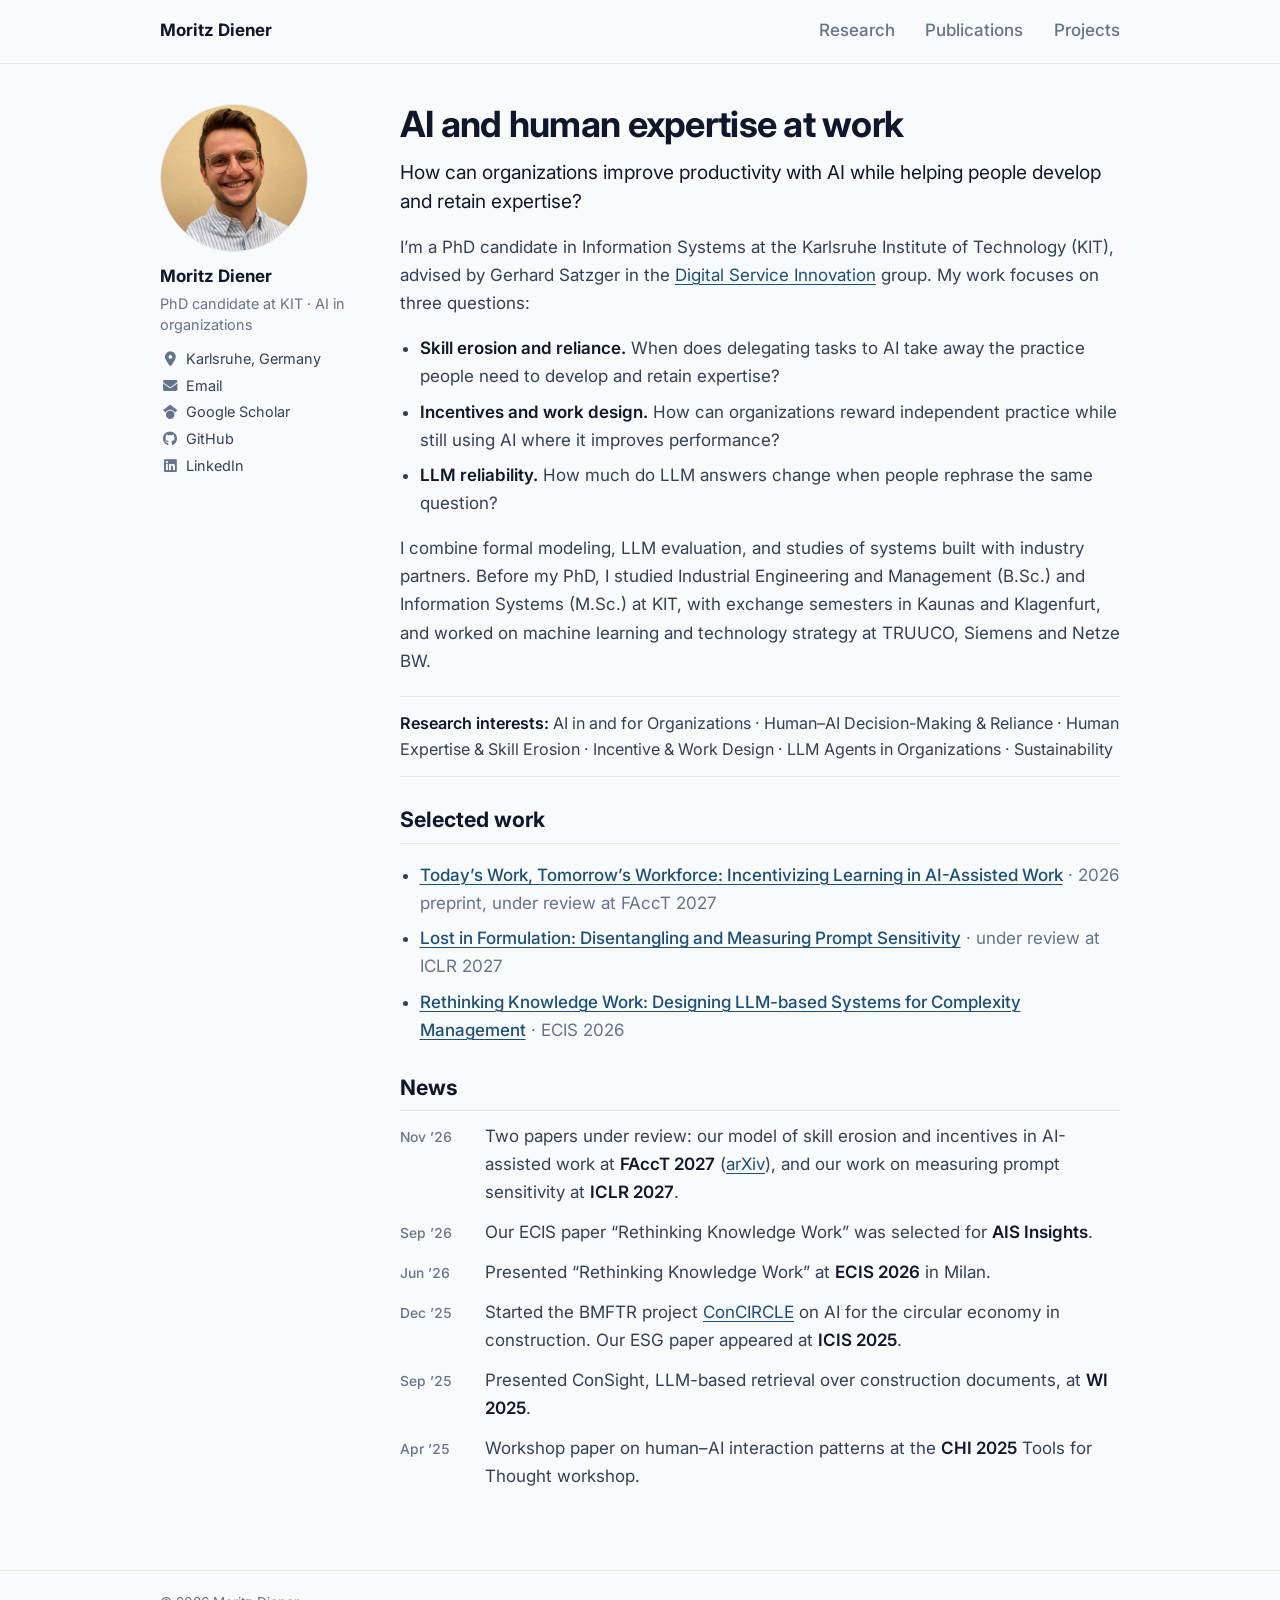
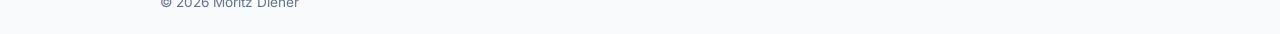
==== index.html @ 43b5eff8 "Add research interests to About page Co-Authored-By: Claude Opus 5.5 <noreply@anthropic.com>" ====
<!doctype html>
<html lang="en">
  <head>
    <meta charset="UTF-8" />
    <meta name="viewport" content="width=device-width, initial-scale=1.0" />
    <title>Moritz Diener</title>
    <meta name="description" content="Moritz Diener, PhD candidate at KIT, researches how organizations can improve productivity with AI while helping people develop and retain expertise." />
    <link rel="preconnect" href="https://fonts.googleapis.com" />
    <link rel="preconnect" href="https://fonts.gstatic.com" crossorigin />
    <link rel="stylesheet" href="https://fonts.googleapis.com/css2?family=Inter:wght@400;500;600;700&amp;display=swap" />
    <link rel="stylesheet" href="https://cdnjs.cloudflare.com/ajax/libs/font-awesome/6.5.2/css/all.min.css" />
    <link rel="stylesheet" href="/styles.css" />
  </head>
  <body>
    <a class="skip-link" href="#main-content">Skip to content</a>
    <header class="masthead">
      <nav aria-label="Main">
        <a class="site-title" aria-current="page" href="/">Moritz Diener</a>
        <a href="/research.html">Research</a>
        <a href="/publications.html">Publications</a>
        <a href="/projects.html">Projects</a>
      </nav>
    </header>

    <div class="wrapper">
      <aside class="sidebar">
        <div class="author__avatar">
          <img src="/assets/moritz-diener.jpeg" alt="Moritz Diener" />
        </div>
        <div>
          <p class="author__name">Moritz Diener</p>
          <p class="author__bio">PhD candidate at KIT · AI in organizations</p>
        </div>
        <ul class="author__urls">
          <li class="wide-only"><i class="fa-solid fa-location-dot" aria-hidden="true"></i>Karlsruhe, Germany</li>
          <li><a href="mailto:moritz.diener@kit.edu"><i class="fa-solid fa-envelope" aria-hidden="true"></i>Email</a></li>
          <li><a href="https://scholar.google.com/citations?user=kDARuU4AAAAJ"><i class="fa-brands fa-google-scholar" aria-hidden="true"></i>Google Scholar</a></li>
          <li><a href="https://github.com/Moritz-MD"><i class="fa-brands fa-github" aria-hidden="true"></i>GitHub</a></li>
          <li><a href="https://www.linkedin.com/in/moritz-diener-221980211/"><i class="fa-brands fa-linkedin" aria-hidden="true"></i>LinkedIn</a></li>
        </ul>
      </aside>

      <main class="page" id="main-content" tabindex="-1">
        <h1>AI and human expertise at work</h1>
        <p class="lead">
          How can organizations improve productivity with AI while helping people
          develop and retain expertise?
        </p>
        <p>
          I’m a PhD candidate in Information Systems at the Karlsruhe Institute of
          Technology (KIT), advised by Gerhard Satzger in the
          <a href="https://dsi.win.kit.edu/">Digital Service Innovation</a> group.
          My work focuses on three questions:
        </p>
        <ul class="themes">
          <li><b>Skill erosion and reliance.</b> When does delegating tasks to AI take away the practice people need to develop and retain expertise?</li>
          <li><b>Incentives and work design.</b> How can organizations reward independent practice while still using AI where it improves performance?</li>
          <li><b>LLM reliability.</b> How much do LLM answers change when people rephrase the same question?</li>
        </ul>
        <p>
          I combine formal modeling, LLM evaluation, and studies of systems built with
          industry partners. Before my PhD, I studied Industrial Engineering and
          Management (B.Sc.) and Information Systems (M.Sc.) at KIT, with exchange
          semesters in Kaunas and Klagenfurt, and worked on machine learning and
          technology strategy at TRUUCO, Siemens and Netze BW.
        </p>

        <p class="interests">
          <b>Research interests:</b> AI in and for Organizations · Human–AI
          Decision-Making &amp; Reliance · Human Expertise &amp; Skill Erosion ·
          Incentive &amp; Work Design · LLM Agents in Organizations · Sustainability
        </p>

        <h2>Selected work</h2>
        <ul class="selected">
          <li><a href="/publications.html#facct">Today’s Work, Tomorrow’s Workforce: Incentivizing Learning in AI-Assisted Work</a> <span class="muted">· 2026 preprint, under review at FAccT 2027</span></li>
          <li><a href="/publications.html#iclr">Lost in Formulation: Disentangling and Measuring Prompt Sensitivity</a> <span class="muted">· under review at ICLR 2027</span></li>
          <li><a href="/publications.html#ecis">Rethinking Knowledge Work: Designing LLM-based Systems for Complexity Management</a> <span class="muted">· ECIS 2026</span></li>
        </ul>

        <h2>News</h2>
        <ul class="news">
          <li><time class="date" datetime="2026-11">Nov ’26</time><span>Two papers under review: our model of skill erosion and incentives in AI-assisted work at <b>FAccT 2027</b> (<a href="https://arxiv.org/abs/2611.06346">arXiv</a>), and our work on measuring prompt sensitivity at <b>ICLR 2027</b>.</span></li>
          <li><time class="date" datetime="2026-09">Sep ’26</time><span>Our ECIS paper “Rethinking Knowledge Work” was selected for <b>AIS Insights</b>.</span></li>
          <li><time class="date" datetime="2026-06">Jun ’26</time><span>Presented “Rethinking Knowledge Work” at <b>ECIS 2026</b> in Milan.</span></li>
          <li><time class="date" datetime="2025-12">Dec ’25</time><span>Started the BMFTR project <a href="/projects.html#concircle">ConCIRCLE</a> on AI for the circular economy in construction. Our ESG paper appeared at <b>ICIS 2025</b>.</span></li>
          <li><time class="date" datetime="2025-09">Sep ’25</time><span>Presented ConSight, LLM-based retrieval over construction documents, at <b>WI 2025</b>.</span></li>
          <li><time class="date" datetime="2025-04">Apr ’25</time><span>Workshop paper on human–AI interaction patterns at the <b>CHI 2025</b> Tools for Thought workshop.</span></li>
        </ul>
      </main>
    </div>

    <footer class="page__footer">
      <div>© 2026 Moritz Diener</div>
    </footer>
  </body>
</html>
---- styles.css ----
/* Sidebar layout after academicpages / Minimal Mistakes, with a flat slate palette. */

:root {
  --bg: #f8fafc;
  --text: #334155;
  --heading: #0f172a;
  --muted: #64748b;
  --border: #e2e8f0;
  --accent: #1d4f76;
  --accent-hover: #173b58;
  --sans: "Inter", -apple-system, BlinkMacSystemFont, "Segoe UI", Roboto, "Helvetica Neue", Arial, sans-serif;
  --masthead-height: 64px;
  --shell: 1024px;
  --gutter: clamp(16px, 3vw, 32px);
}

*,
*::before,
*::after {
  box-sizing: border-box;
}

html {
  font-size: 16px;
  scroll-behavior: smooth;
  scroll-padding-top: calc(var(--masthead-height) + 12px);
}

@media (min-width: 768px) {
  html {
    font-size: 17px;
  }
}

@media (prefers-reduced-motion: reduce) {
  html {
    scroll-behavior: auto;
  }
}

.skip-link {
  position: fixed;
  z-index: 30;
  top: 0.5rem;
  left: var(--gutter);
  padding: 0.4rem 0.7rem;
  background: var(--bg);
  transform: translateY(-200%);
}

.skip-link:focus {
  transform: none;
}

a:focus-visible {
  outline: 2px solid var(--accent);
  outline-offset: 3px;
}

main:focus {
  outline: none;
}

body {
  margin: 0;
  padding-top: var(--masthead-height);
  color: var(--text);
  background: var(--bg);
  font-family: var(--sans);
  line-height: 1.65;
  -webkit-font-smoothing: antialiased;
}

a {
  color: var(--accent);
  text-decoration: none;
}

a:hover {
  color: var(--accent-hover);
}

.page p a,
.page li a,
.news a {
  text-decoration: underline;
  text-underline-offset: 0.16em;
  text-decoration-thickness: 1px;
}

h1,
h2,
h3 {
  color: var(--heading);
  font-weight: 700;
  text-wrap: balance;
}

b {
  font-weight: 600;
  color: var(--heading);
}

.muted {
  color: var(--muted);
}

/* ---------------------------------------------------------------- masthead */
.masthead {
  position: fixed;
  top: 0;
  left: 0;
  right: 0;
  z-index: 20;
  background: var(--bg);
  border-bottom: 1px solid var(--border);
}

.masthead nav {
  max-width: var(--shell);
  margin: 0 auto;
  padding-inline: var(--gutter);
  height: calc(var(--masthead-height) - 1px);
  display: flex;
  align-items: center;
  gap: 1.8em;
}

.masthead a {
  color: var(--muted);
  font-weight: 500;
  white-space: nowrap;
  padding: 4px 0;
  border-bottom: 2px solid transparent;
}

.masthead a:hover {
  color: var(--heading);
}

.masthead .site-title {
  color: var(--heading);
  font-weight: 700;
  margin-right: auto;
}

.masthead a[aria-current="page"]:not(.site-title) {
  color: var(--heading);
  border-bottom-color: var(--accent);
}

/* ------------------------------------------------------------------ layout */
.wrapper {
  max-width: var(--shell);
  margin: 0 auto;
  padding: 40px var(--gutter) 4em;
  display: grid;
  grid-template-columns: 188px minmax(0, 1fr);
  gap: 52px;
}

.page {
  max-width: 720px;
  min-width: 0;
}

/* ----------------------------------------------------------------- sidebar */
.sidebar {
  position: sticky;
  top: calc(var(--masthead-height) + 40px);
  align-self: start;
  font-size: 0.85em;
  line-height: 1.5;
}

.author__avatar img {
  width: 100%;
  max-width: 148px;
  aspect-ratio: 1;
  object-fit: cover;
  border-radius: 50%;
  border: 1px solid var(--border);
  display: block;
}

.author__name {
  font-size: 1rem;
  font-weight: 700;
  color: var(--heading);
  margin: 12px 0 3px;
}

.author__bio {
  color: var(--muted);
  margin: 0 0 12px;
}

.author__urls {
  list-style: none;
  padding: 0;
  margin: 0;
}

.author__urls li {
  margin: 0 0 5px;
  white-space: nowrap;
}

.author__urls a {
  color: var(--text);
}

.author__urls a:hover {
  color: var(--accent);
}

.author__urls i {
  width: 1.4em;
  text-align: center;
  margin-right: 6px;
  color: var(--muted);
}

/* ----------------------------------------------------------------- content */
.page h1 {
  font-size: clamp(1.75rem, 1.45rem + 1vw, 2.125rem);
  line-height: 1.15;
  letter-spacing: -0.02em;
  margin: 0 0 0.75rem;
}

.page > h2 {
  font-size: 1.25rem;
  line-height: 1.3;
  margin: 1.75rem 0 0.65rem;
  padding-bottom: 0.4em;
  border-bottom: 1px solid var(--border);
}

.page p {
  margin: 0 0 0.9rem;
}

.page .lead {
  font-size: 1.125rem;
  line-height: 1.5;
  color: var(--heading);
  margin-bottom: 1rem;
}

.page ul {
  padding-left: 1.15rem;
}

.page li {
  margin-bottom: 0.5rem;
}

.themes li,
.selected li {
  margin-bottom: 0.45rem;
}

.selected a {
  font-weight: 500;
}

.news {
  list-style: none;
  margin: 0.5rem 0 0;
  padding: 0 !important;
}

.news li {
  display: grid;
  grid-template-columns: 4.25rem minmax(0, 1fr);
  column-gap: 0.75rem;
  align-items: baseline;
  margin-bottom: 0.7rem;
}

.news .date {
  color: var(--muted);
  font-size: 0.8125rem;
  font-weight: 500;
  font-variant-numeric: tabular-nums;
  white-space: nowrap;
}

.project {
  margin-top: 1.5rem;
}

.project + .project {
  margin-top: 1.75rem;
}

.project h2,
.project h3 {
  font-size: 1.125rem;
  line-height: 1.35;
  margin: 0 0 0.25rem;
}

.project h2 a,
.project h3 a {
  color: var(--heading);
  text-decoration: underline;
  text-underline-offset: 0.16em;
}

.project h2 a:hover,
.project h3 a:hover {
  color: var(--accent);
}

.project .kicker {
  color: var(--muted);
  font-size: 0.875rem;
  font-weight: 500;
  margin: 0 0 0.45rem;
}

/* Publications */
.pubs {
  list-style: none;
  margin: 0;
  padding: 0 !important;
}

.page .pub {
  margin: 0 0 1.1rem;
}

.pub p {
  margin: 0;
}

.pub .pub-title {
  font-size: 1rem;
  font-weight: 600;
  color: var(--heading);
  line-height: 1.4;
  margin: 0 0 0.2rem;
}

.pub .pub-authors,
.pub .pub-venue {
  font-size: 0.9rem;
  line-height: 1.45;
}

.pub .pub-venue {
  color: var(--muted);
  font-style: italic;
}

.pub .excerpt {
  font-size: 0.9rem;
  margin: 0.35rem 0 0;
}

.pub-links {
  display: flex;
  flex-wrap: wrap;
  gap: 12px;
  margin-top: 0.15rem;
}

.pub-links a {
  display: inline-flex;
  align-items: center;
  min-height: 28px;
  color: var(--accent);
  font-size: 0.875rem;
  font-weight: 500;
  text-decoration: underline;
  text-underline-offset: 0.16em;
}

.pub:target {
  box-shadow: -3px 0 0 var(--accent);
  padding-left: 0.75rem;
}

/* ------------------------------------------------------------------ footer */
.page__footer {
  border-top: 1px solid var(--border);
  color: var(--muted);
  font-size: 0.8em;
}

.page__footer div {
  max-width: var(--shell);
  margin: 0 auto;
  padding: 1.5em var(--gutter);
}

/* -------------------------------------------------------------- responsive */
@media (max-width: 899px) {
  :root {
    --shell: calc(720px + var(--gutter) + var(--gutter));
  }

  .wrapper {
    grid-template-columns: 1fr;
    gap: 24px;
    padding-top: 24px;
  }

  .sidebar {
    position: static;
    display: grid;
    grid-template-columns: 72px minmax(0, 1fr);
    column-gap: 16px;
    align-items: center;
    padding-bottom: 1.2em;
    border-bottom: 1px solid var(--border);
  }

  .author__name {
    margin: 0 0 2px;
  }

  .author__bio {
    margin: 0;
  }

  .author__urls {
    grid-column: 1 / -1;
    display: flex;
    flex-wrap: wrap;
    gap: 4px 18px;
    margin-top: 12px;
  }

  .author__urls li.wide-only {
    display: none;
  }
}

@media (max-width: 480px) {
  :root {
    --masthead-height: 80px;
  }

  .masthead nav {
    display: grid;
    grid-template-columns: max-content max-content 1fr;
    grid-template-rows: 36px 43px;
    gap: 0 20px;
    align-items: stretch;
    font-size: 0.875rem;
  }

  .masthead a {
    display: flex;
    align-items: center;
    justify-self: start;
    padding: 0;
  }

  .masthead .site-title {
    grid-column: 1 / -1;
  }

  .wrapper {
    padding-top: 16px;
    gap: 16px;
  }

  .sidebar {
    grid-template-columns: 48px minmax(0, 1fr);
    column-gap: 12px;
    padding-bottom: 0.6rem;
  }

  .author__name,
  .author__urls i {
    display: none;
  }

  .author__urls {
    gap: 0 12px;
    margin-top: 4px;
  }

  .author__urls li {
    margin: 0;
  }

  .author__urls a {
    display: inline-flex;
    align-items: center;
    min-height: 32px;
  }

  .news li {
    grid-template-columns: 1fr;
    gap: 2px;
    margin-bottom: 0.85rem;
  }

  .pub-links a {
    min-height: 36px;
  }
}

.page .interests {
  margin-top: 1.25rem;
  padding: 0.75rem 0;
  border-top: 1px solid var(--border);
  border-bottom: 1px solid var(--border);
  font-size: 0.95rem;
}
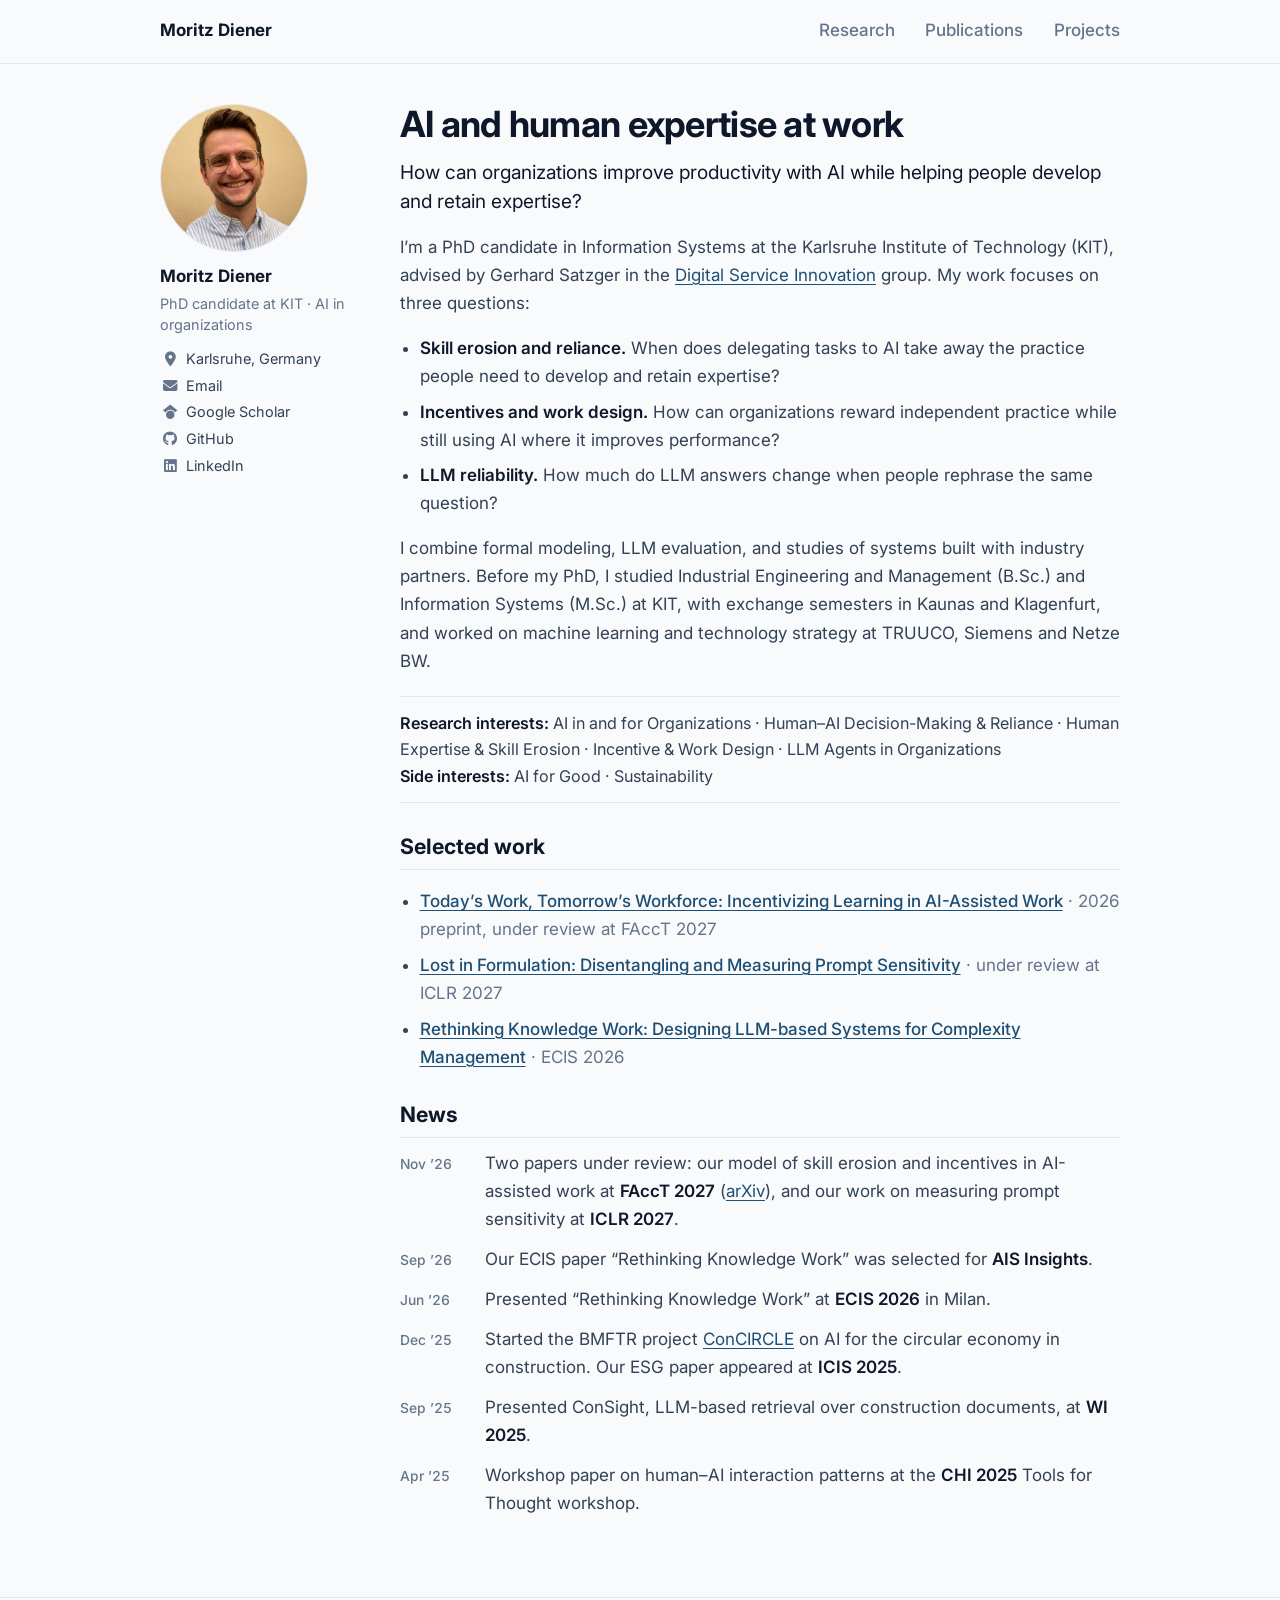
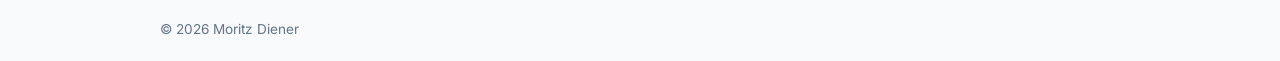
==== commit 3dc808ab: "Add side interests (AI for Good, Sustainability) Co-Authored-By: Claude Opus 5.5 <noreply@anthropic." ====
--- a/index.html
+++ b/index.html
@@ -68,7 +68,8 @@
         <p class="interests">
           <b>Research interests:</b> AI in and for Organizations · Human–AI
           Decision-Making &amp; Reliance · Human Expertise &amp; Skill Erosion ·
-          Incentive &amp; Work Design · LLM Agents in Organizations · Sustainability
+          Incentive &amp; Work Design · LLM Agents in Organizations<br />
+          <b>Side interests:</b> AI for Good · Sustainability
         </p>
 
         <h2>Selected work</h2>
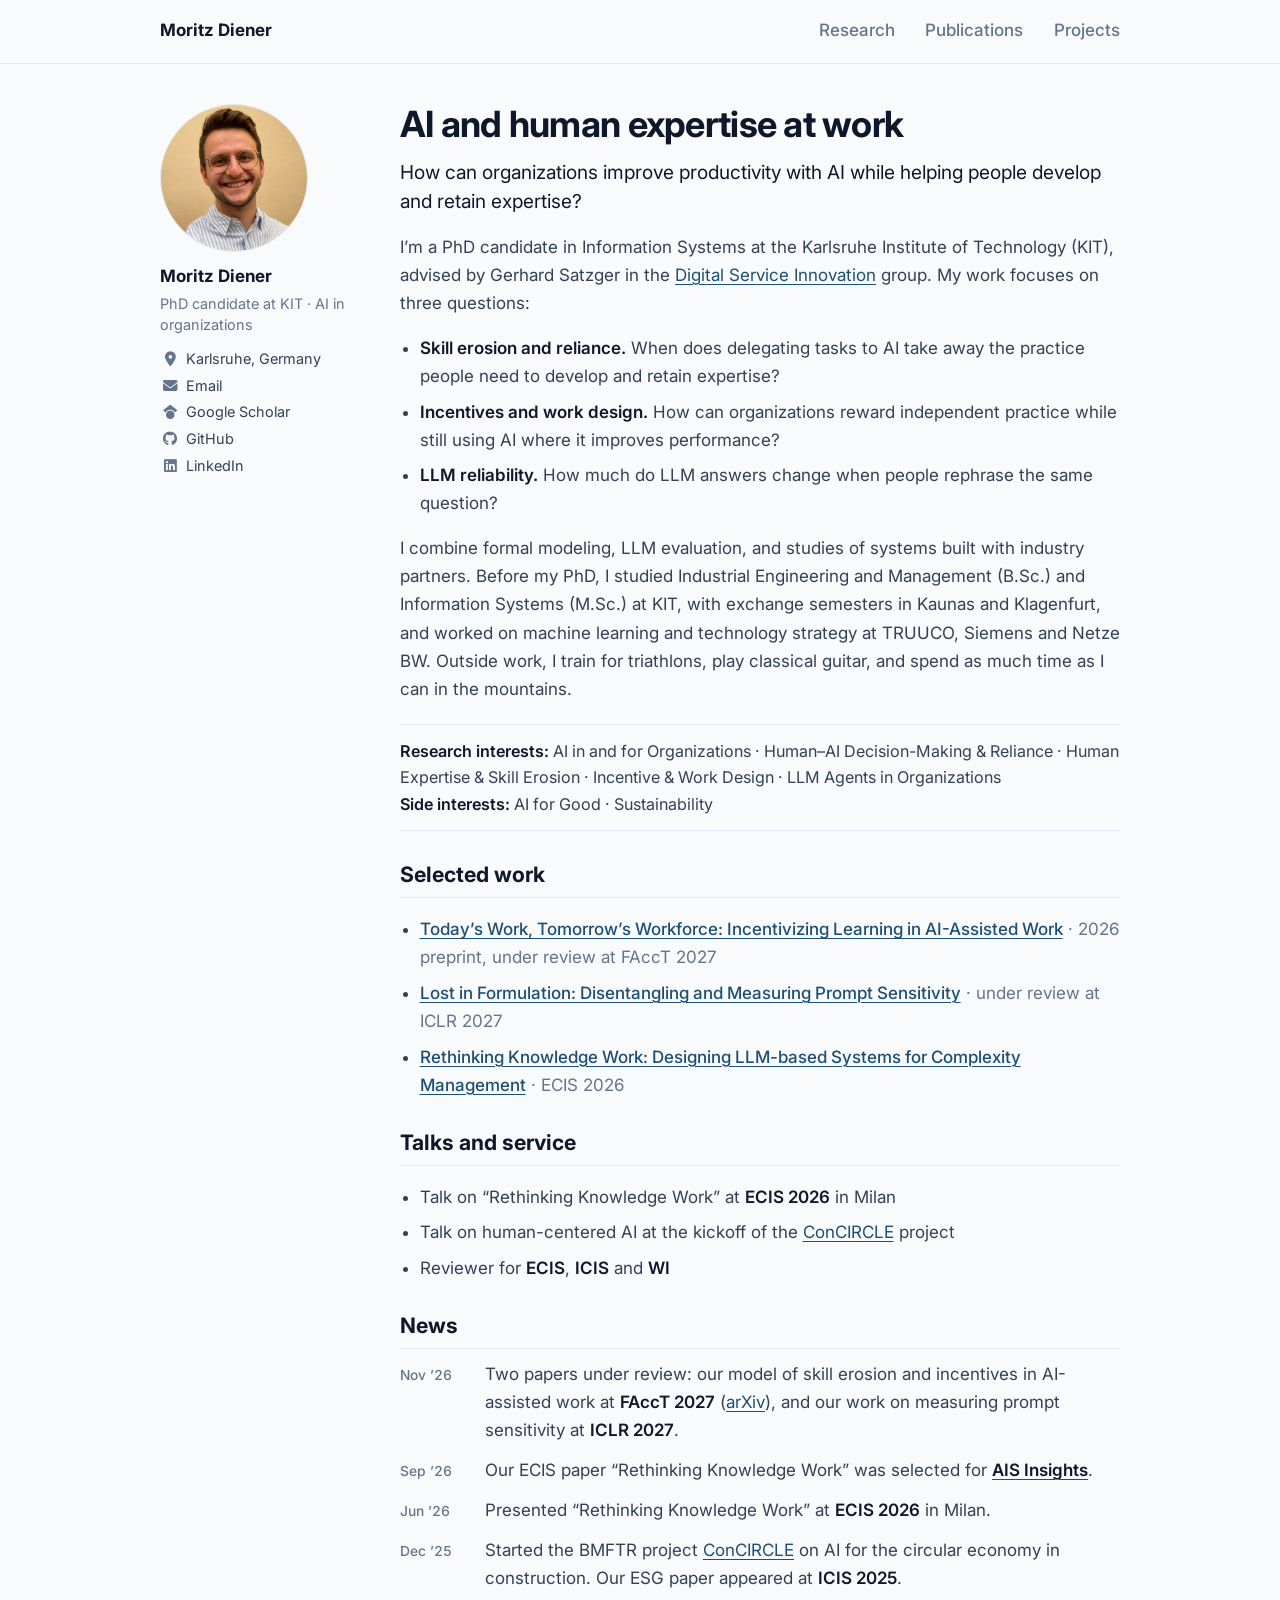
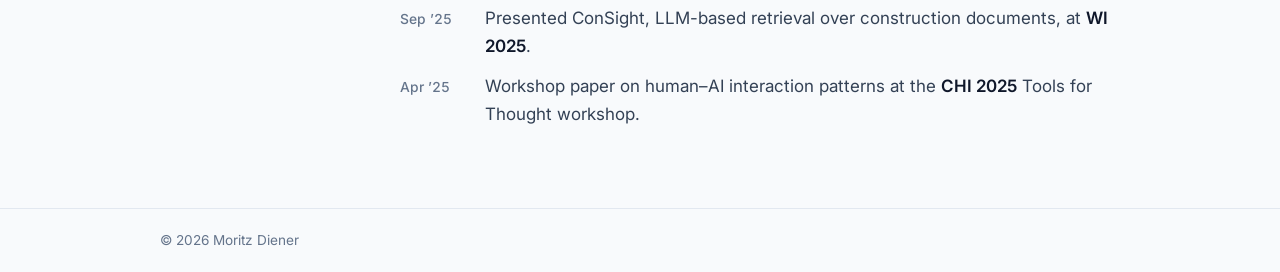
==== commit b9bfcc9b: "Add talks, reviewing, thesis topics, personal line and paper links Co-Authored-By: Claude Opus 5.5 <" ====
--- a/index.html
+++ b/index.html
@@ -62,7 +62,9 @@
           industry partners. Before my PhD, I studied Industrial Engineering and
           Management (B.Sc.) and Information Systems (M.Sc.) at KIT, with exchange
           semesters in Kaunas and Klagenfurt, and worked on machine learning and
-          technology strategy at TRUUCO, Siemens and Netze BW.
+          technology strategy at TRUUCO, Siemens and Netze BW. Outside work, I
+          train for triathlons, play classical guitar, and spend as much time as I
+          can in the mountains.
         </p>
 
         <p class="interests">
@@ -79,10 +81,17 @@
           <li><a href="/publications.html#ecis">Rethinking Knowledge Work: Designing LLM-based Systems for Complexity Management</a> <span class="muted">· ECIS 2026</span></li>
         </ul>
 
+        <h2>Talks and service</h2>
+        <ul class="themes">
+          <li>Talk on “Rethinking Knowledge Work” at <b>ECIS 2026</b> in Milan</li>
+          <li>Talk on human-centered AI at the kickoff of the <a href="/projects.html#concircle">ConCIRCLE</a> project</li>
+          <li>Reviewer for <b>ECIS</b>, <b>ICIS</b> and <b>WI</b></li>
+        </ul>
+
         <h2>News</h2>
         <ul class="news">
           <li><time class="date" datetime="2026-11">Nov ’26</time><span>Two papers under review: our model of skill erosion and incentives in AI-assisted work at <b>FAccT 2027</b> (<a href="https://arxiv.org/abs/2611.06346">arXiv</a>), and our work on measuring prompt sensitivity at <b>ICLR 2027</b>.</span></li>
-          <li><time class="date" datetime="2026-09">Sep ’26</time><span>Our ECIS paper “Rethinking Knowledge Work” was selected for <b>AIS Insights</b>.</span></li>
+          <li><time class="date" datetime="2026-09">Sep ’26</time><span>Our ECIS paper “Rethinking Knowledge Work” was selected for <a href="https://ais-insights.ai/insights/474"><b>AIS Insights</b></a>.</span></li>
           <li><time class="date" datetime="2026-06">Jun ’26</time><span>Presented “Rethinking Knowledge Work” at <b>ECIS 2026</b> in Milan.</span></li>
           <li><time class="date" datetime="2025-12">Dec ’25</time><span>Started the BMFTR project <a href="/projects.html#concircle">ConCIRCLE</a> on AI for the circular economy in construction. Our ESG paper appeared at <b>ICIS 2025</b>.</span></li>
           <li><time class="date" datetime="2025-09">Sep ’25</time><span>Presented ConSight, LLM-based retrieval over construction documents, at <b>WI 2025</b>.</span></li>
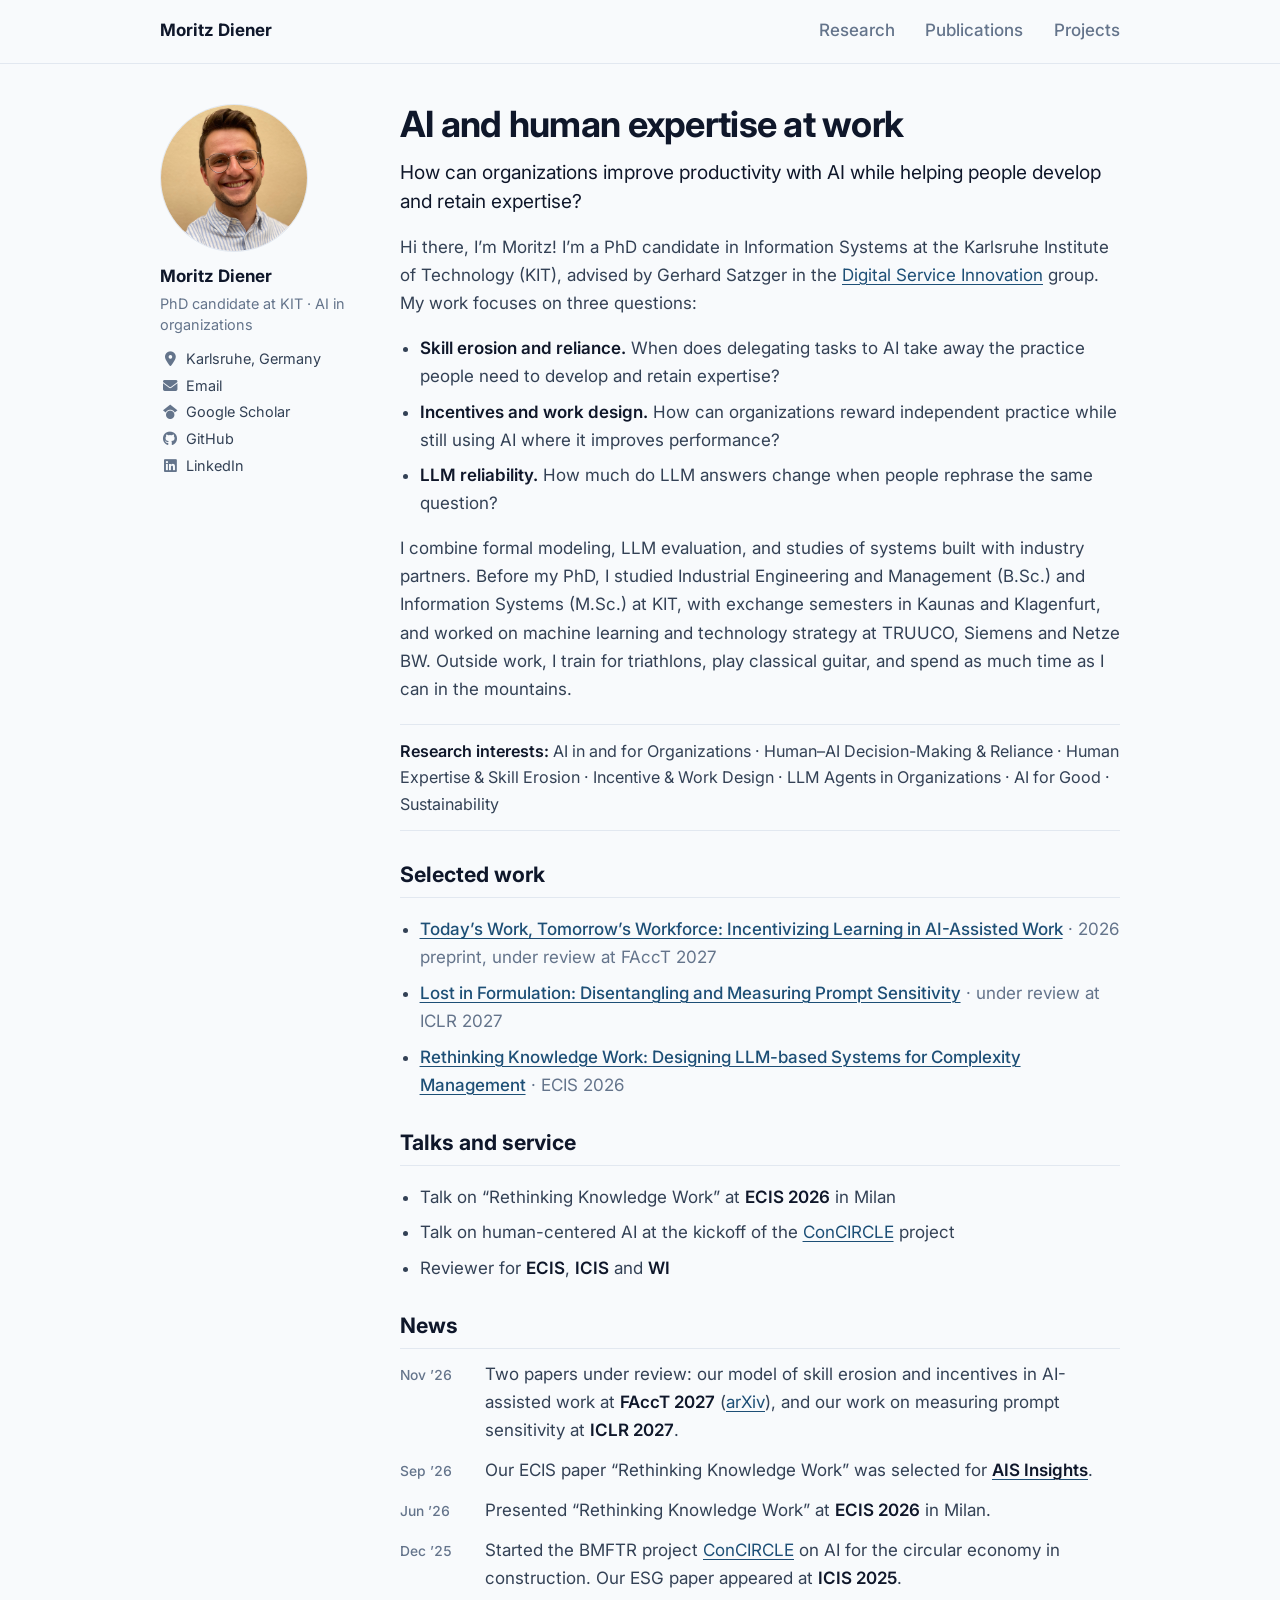
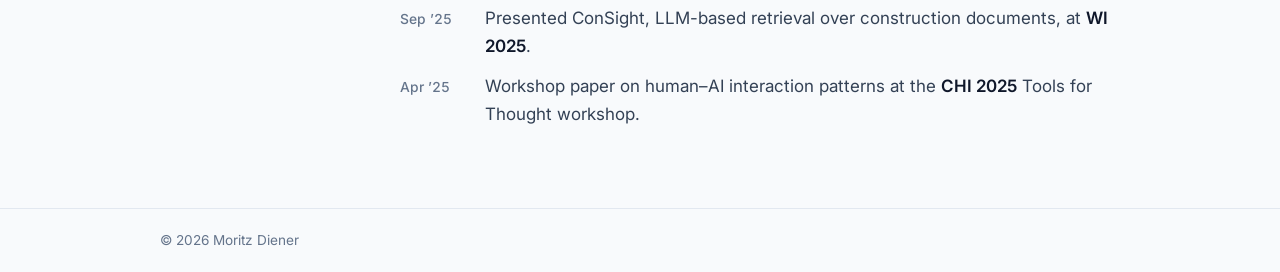
==== commit 248e7489: "Add greeting; merge side interests into research interests Co-Authored-By: Claude Opus 5.5 <noreply@" ====
--- a/index.html
+++ b/index.html
@@ -47,7 +47,7 @@
           develop and retain expertise?
         </p>
         <p>
-          I’m a PhD candidate in Information Systems at the Karlsruhe Institute of
+          Hi there, I’m Moritz! I’m a PhD candidate in Information Systems at the Karlsruhe Institute of
           Technology (KIT), advised by Gerhard Satzger in the
           <a href="https://dsi.win.kit.edu/">Digital Service Innovation</a> group.
           My work focuses on three questions:
@@ -70,8 +70,8 @@
         <p class="interests">
           <b>Research interests:</b> AI in and for Organizations · Human–AI
           Decision-Making &amp; Reliance · Human Expertise &amp; Skill Erosion ·
-          Incentive &amp; Work Design · LLM Agents in Organizations<br />
-          <b>Side interests:</b> AI for Good · Sustainability
+          Incentive &amp; Work Design · LLM Agents in Organizations · AI for Good ·
+          Sustainability
         </p>
 
         <h2>Selected work</h2>
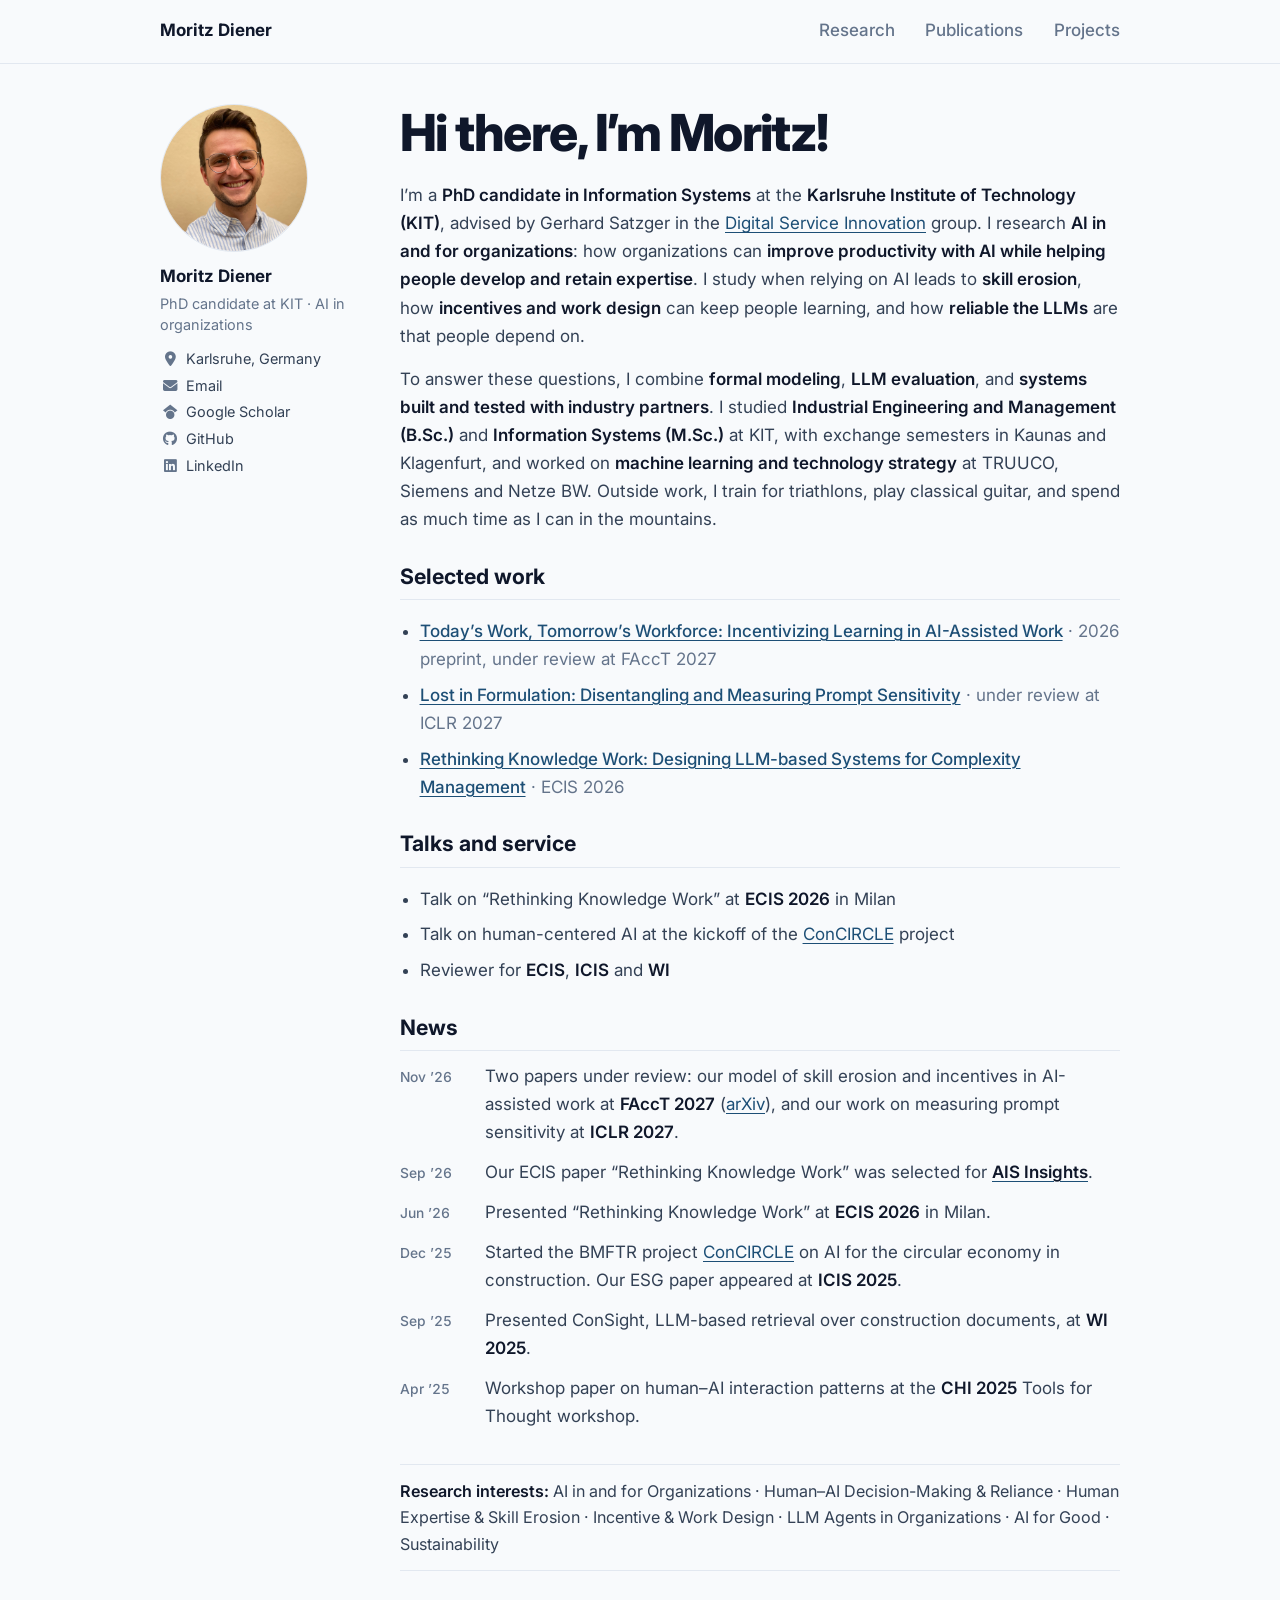
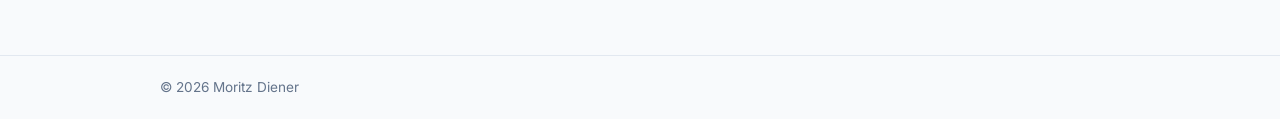
==== commit dd81d160: "Open About page with greeting and two-paragraph intro; interests at bottom Co-Authored-By: Claude Op" ====
--- a/index.html
+++ b/index.html
@@ -41,37 +41,26 @@
       </aside>
 
       <main class="page" id="main-content" tabindex="-1">
-        <h1>AI and human expertise at work</h1>
-        <p class="lead">
-          How can organizations improve productivity with AI while helping people
-          develop and retain expertise?
+        <h1 class="hello">Hi there, I’m Moritz!</h1>
+        <p>
+          I’m a <b>PhD candidate in Information Systems</b> at the <b>Karlsruhe
+          Institute of Technology (KIT)</b>, advised by Gerhard Satzger in the
+          <a href="https://dsi.win.kit.edu/">Digital Service Innovation</a> group. I
+          research <b>AI in and for organizations</b>: how organizations can
+          <b>improve productivity with AI while helping people develop and retain
+          expertise</b>. I study when relying on AI leads to <b>skill erosion</b>,
+          how <b>incentives and work design</b> can keep people learning, and how
+          <b>reliable the LLMs</b> are that people depend on.
         </p>
         <p>
-          Hi there, I’m Moritz! I’m a PhD candidate in Information Systems at the Karlsruhe Institute of
-          Technology (KIT), advised by Gerhard Satzger in the
-          <a href="https://dsi.win.kit.edu/">Digital Service Innovation</a> group.
-          My work focuses on three questions:
-        </p>
-        <ul class="themes">
-          <li><b>Skill erosion and reliance.</b> When does delegating tasks to AI take away the practice people need to develop and retain expertise?</li>
-          <li><b>Incentives and work design.</b> How can organizations reward independent practice while still using AI where it improves performance?</li>
-          <li><b>LLM reliability.</b> How much do LLM answers change when people rephrase the same question?</li>
-        </ul>
-        <p>
-          I combine formal modeling, LLM evaluation, and studies of systems built with
-          industry partners. Before my PhD, I studied Industrial Engineering and
-          Management (B.Sc.) and Information Systems (M.Sc.) at KIT, with exchange
-          semesters in Kaunas and Klagenfurt, and worked on machine learning and
-          technology strategy at TRUUCO, Siemens and Netze BW. Outside work, I
+          To answer these questions, I combine <b>formal modeling</b>, <b>LLM
+          evaluation</b>, and <b>systems built and tested with industry
+          partners</b>. I studied <b>Industrial Engineering and Management
+          (B.Sc.)</b> and <b>Information Systems (M.Sc.)</b> at KIT, with exchange
+          semesters in Kaunas and Klagenfurt, and worked on <b>machine learning and
+          technology strategy</b> at TRUUCO, Siemens and Netze BW. Outside work, I
           train for triathlons, play classical guitar, and spend as much time as I
           can in the mountains.
-        </p>
-
-        <p class="interests">
-          <b>Research interests:</b> AI in and for Organizations · Human–AI
-          Decision-Making &amp; Reliance · Human Expertise &amp; Skill Erosion ·
-          Incentive &amp; Work Design · LLM Agents in Organizations · AI for Good ·
-          Sustainability
         </p>
 
         <h2>Selected work</h2>
@@ -97,6 +86,13 @@
           <li><time class="date" datetime="2025-09">Sep ’25</time><span>Presented ConSight, LLM-based retrieval over construction documents, at <b>WI 2025</b>.</span></li>
           <li><time class="date" datetime="2025-04">Apr ’25</time><span>Workshop paper on human–AI interaction patterns at the <b>CHI 2025</b> Tools for Thought workshop.</span></li>
         </ul>
+
+        <p class="interests">
+          <b>Research interests:</b> AI in and for Organizations · Human–AI
+          Decision-Making &amp; Reliance · Human Expertise &amp; Skill Erosion ·
+          Incentive &amp; Work Design · LLM Agents in Organizations · AI for Good ·
+          Sustainability
+        </p>
       </main>
     </div>
 
--- a/styles.css
+++ b/styles.css
@@ -513,3 +513,14 @@
   border-bottom: 1px solid var(--border);
   font-size: 0.95rem;
 }
+
+.page h1.hello {
+  font-size: clamp(2.25rem, 1.8rem + 2vw, 3rem);
+  font-weight: 800;
+  letter-spacing: -0.03em;
+  margin-bottom: 1.1rem;
+}
+
+.page .interests {
+  margin-top: 2rem;
+}
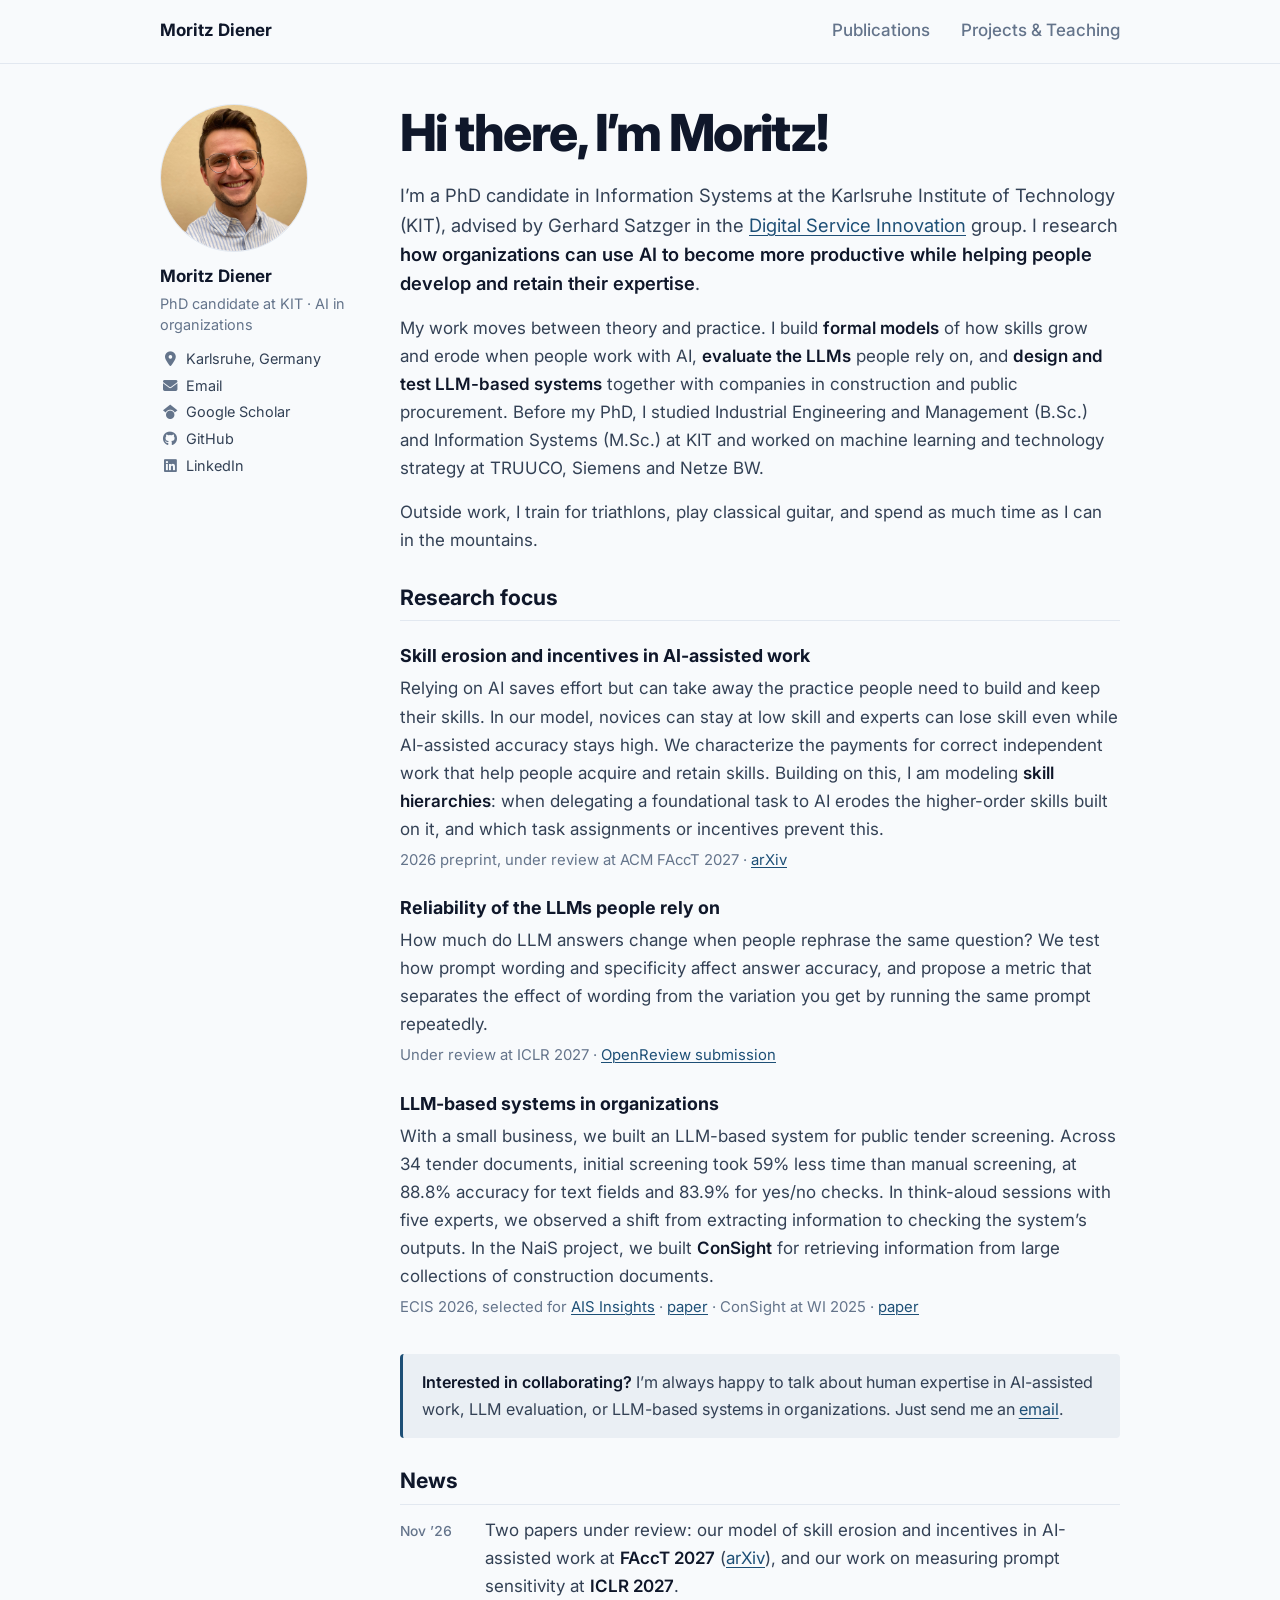
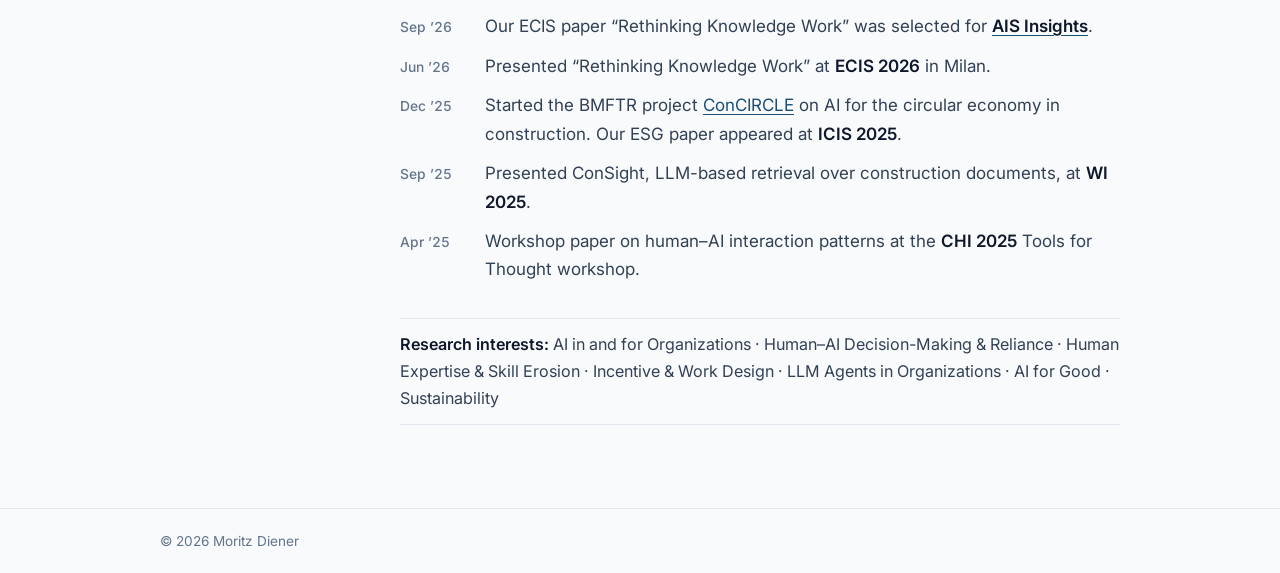
==== commit 2a402c38: "Merge Research into About; add Projects & Teaching page - About: tighter intro, research focus with " ====
--- a/index.html
+++ b/index.html
@@ -4,7 +4,7 @@
     <meta charset="UTF-8" />
     <meta name="viewport" content="width=device-width, initial-scale=1.0" />
     <title>Moritz Diener</title>
-    <meta name="description" content="Moritz Diener, PhD candidate at KIT, researches how organizations can improve productivity with AI while helping people develop and retain expertise." />
+    <meta name="description" content="Moritz Diener, PhD candidate at KIT, researches how organizations can use AI to become more productive while helping people develop and retain expertise." />
     <link rel="preconnect" href="https://fonts.googleapis.com" />
     <link rel="preconnect" href="https://fonts.gstatic.com" crossorigin />
     <link rel="stylesheet" href="https://fonts.googleapis.com/css2?family=Inter:wght@400;500;600;700&amp;display=swap" />
@@ -16,9 +16,8 @@
     <header class="masthead">
       <nav aria-label="Main">
         <a class="site-title" aria-current="page" href="/">Moritz Diener</a>
-        <a href="/research.html">Research</a>
         <a href="/publications.html">Publications</a>
-        <a href="/projects.html">Projects</a>
+        <a href="/projects.html">Projects &amp; Teaching</a>
       </nav>
     </header>
 
@@ -42,40 +41,75 @@
 
       <main class="page" id="main-content" tabindex="-1">
         <h1 class="hello">Hi there, I’m Moritz!</h1>
-        <p>
-          I’m a <b>PhD candidate in Information Systems</b> at the <b>Karlsruhe
-          Institute of Technology (KIT)</b>, advised by Gerhard Satzger in the
+        <p class="intro">
+          I’m a PhD candidate in Information Systems at the Karlsruhe Institute of
+          Technology (KIT), advised by Gerhard Satzger in the
           <a href="https://dsi.win.kit.edu/">Digital Service Innovation</a> group. I
-          research <b>AI in and for organizations</b>: how organizations can
-          <b>improve productivity with AI while helping people develop and retain
-          expertise</b>. I study when relying on AI leads to <b>skill erosion</b>,
-          how <b>incentives and work design</b> can keep people learning, and how
-          <b>reliable the LLMs</b> are that people depend on.
+          research <b>how organizations can use AI to become more productive while
+          helping people develop and retain their expertise</b>.
         </p>
         <p>
-          To answer these questions, I combine <b>formal modeling</b>, <b>LLM
-          evaluation</b>, and <b>systems built and tested with industry
-          partners</b>. I studied <b>Industrial Engineering and Management
-          (B.Sc.)</b> and <b>Information Systems (M.Sc.)</b> at KIT, with exchange
-          semesters in Kaunas and Klagenfurt, and worked on <b>machine learning and
-          technology strategy</b> at TRUUCO, Siemens and Netze BW. Outside work, I
-          train for triathlons, play classical guitar, and spend as much time as I
-          can in the mountains.
+          My work moves between theory and practice. I build <b>formal models</b> of
+          how skills grow and erode when people work with AI, <b>evaluate the
+          LLMs</b> people rely on, and <b>design and test LLM-based systems</b>
+          together with companies in construction and public procurement. Before my
+          PhD, I studied Industrial Engineering and Management (B.Sc.) and
+          Information Systems (M.Sc.) at KIT and worked on machine learning and
+          technology strategy at TRUUCO, Siemens and Netze BW.
+        </p>
+        <p>
+          Outside work, I train for triathlons, play classical guitar, and spend as
+          much time as I can in the mountains.
         </p>
 
-        <h2>Selected work</h2>
-        <ul class="selected">
-          <li><a href="/publications.html#facct">Today’s Work, Tomorrow’s Workforce: Incentivizing Learning in AI-Assisted Work</a> <span class="muted">· 2026 preprint, under review at FAccT 2027</span></li>
-          <li><a href="/publications.html#iclr">Lost in Formulation: Disentangling and Measuring Prompt Sensitivity</a> <span class="muted">· under review at ICLR 2027</span></li>
-          <li><a href="/publications.html#ecis">Rethinking Knowledge Work: Designing LLM-based Systems for Complexity Management</a> <span class="muted">· ECIS 2026</span></li>
-        </ul>
+        <h2>Research focus</h2>
 
-        <h2>Talks and service</h2>
-        <ul class="themes">
-          <li>Talk on “Rethinking Knowledge Work” at <b>ECIS 2026</b> in Milan</li>
-          <li>Talk on human-centered AI at the kickoff of the <a href="/projects.html#concircle">ConCIRCLE</a> project</li>
-          <li>Reviewer for <b>ECIS</b>, <b>ICIS</b> and <b>WI</b></li>
-        </ul>
+        <article class="focus" id="skill-erosion">
+          <h3>Skill erosion and incentives in AI-assisted work</h3>
+          <p>
+            Relying on AI saves effort but can take away the practice people need to
+            build and keep their skills. In our model, novices can stay at low skill
+            and experts can lose skill even while AI-assisted accuracy stays high. We
+            characterize the payments for correct independent work that help people
+            acquire and retain skills. Building on this, I am modeling
+            <b>skill hierarchies</b>: when delegating a foundational task to AI
+            erodes the higher-order skills built on it, and which task assignments or
+            incentives prevent this.
+          </p>
+          <p class="focus-meta">2026 preprint, under review at ACM FAccT 2027 · <a href="https://arxiv.org/abs/2611.06346">arXiv</a></p>
+        </article>
+
+        <article class="focus" id="prompt-sensitivity">
+          <h3>Reliability of the LLMs people rely on</h3>
+          <p>
+            How much do LLM answers change when people rephrase the same question? We
+            test how prompt wording and specificity affect answer accuracy, and
+            propose a metric that separates the effect of wording from the variation
+            you get by running the same prompt repeatedly.
+          </p>
+          <p class="focus-meta">Under review at ICLR 2027 · <a href="https://openreview.net/forum?id=Pu6WmLmVI6">OpenReview submission</a></p>
+        </article>
+
+        <article class="focus" id="systems">
+          <h3>LLM-based systems in organizations</h3>
+          <p>
+            With a small business, we built an LLM-based system for public tender
+            screening. Across 34 tender documents, initial screening took 59% less
+            time than manual screening, at 88.8% accuracy for text fields and 83.9%
+            for yes/no checks. In think-aloud sessions with five experts, we observed
+            a shift from extracting information to checking the system’s outputs. In
+            the NaiS project, we built <b>ConSight</b> for retrieving information
+            from large collections of construction documents.
+          </p>
+          <p class="focus-meta">ECIS 2026, selected for <a href="https://ais-insights.ai/insights/474">AIS Insights</a> · <a href="https://aisel.aisnet.org/ecis2026/genai/genai/12/">paper</a> · ConSight at WI 2025 · <a href="https://publikationen.bibliothek.kit.edu/1000183844">paper</a></p>
+        </article>
+
+        <div class="callout">
+          <b>Interested in collaborating?</b> I’m always happy to talk about human
+          expertise in AI-assisted work, LLM evaluation, or LLM-based systems in
+          organizations. Just send me an
+          <a href="mailto:moritz.diener@kit.edu">email</a>.
+        </div>
 
         <h2>News</h2>
         <ul class="news">
--- a/styles.css
+++ b/styles.css
@@ -524,3 +524,42 @@
 .page .interests {
   margin-top: 2rem;
 }
+
+/* About page: intro, research focus, collaboration note */
+.page .intro {
+  font-size: 1.08rem;
+  line-height: 1.6;
+}
+
+.focus {
+  margin-top: 1.4rem;
+}
+
+.focus h3 {
+  font-size: 1.05rem;
+  line-height: 1.35;
+  margin: 0 0 0.35rem;
+}
+
+.page .focus p {
+  margin-bottom: 0.3rem;
+}
+
+.page .focus-meta {
+  color: var(--muted);
+  font-size: 0.875rem;
+}
+
+.page .callout {
+  margin: 2rem 0 0.5rem;
+  padding: 0.9rem 1.1rem;
+  background: rgba(29, 79, 118, 0.06);
+  border-left: 3px solid var(--accent);
+  border-radius: 4px;
+  font-size: 0.95rem;
+}
+
+.page .callout a {
+  text-decoration: underline;
+  text-underline-offset: 0.16em;
+}
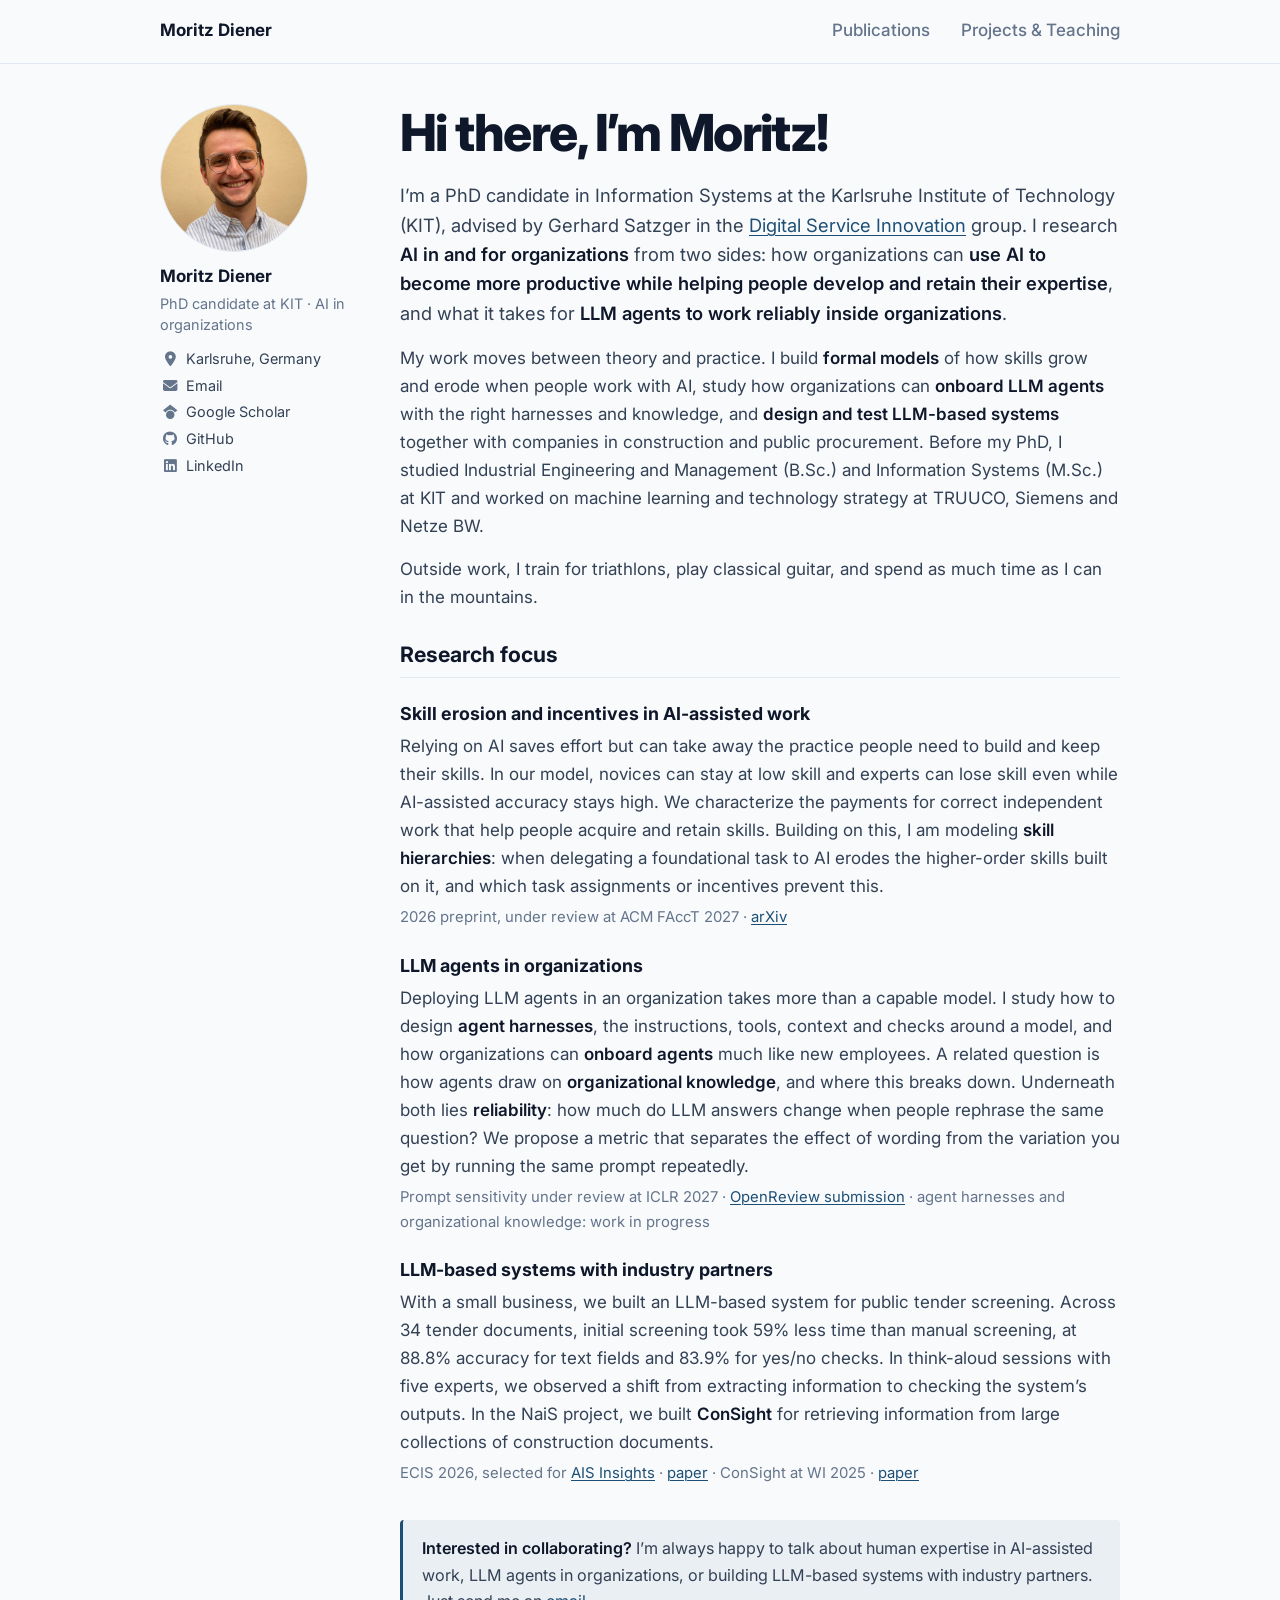
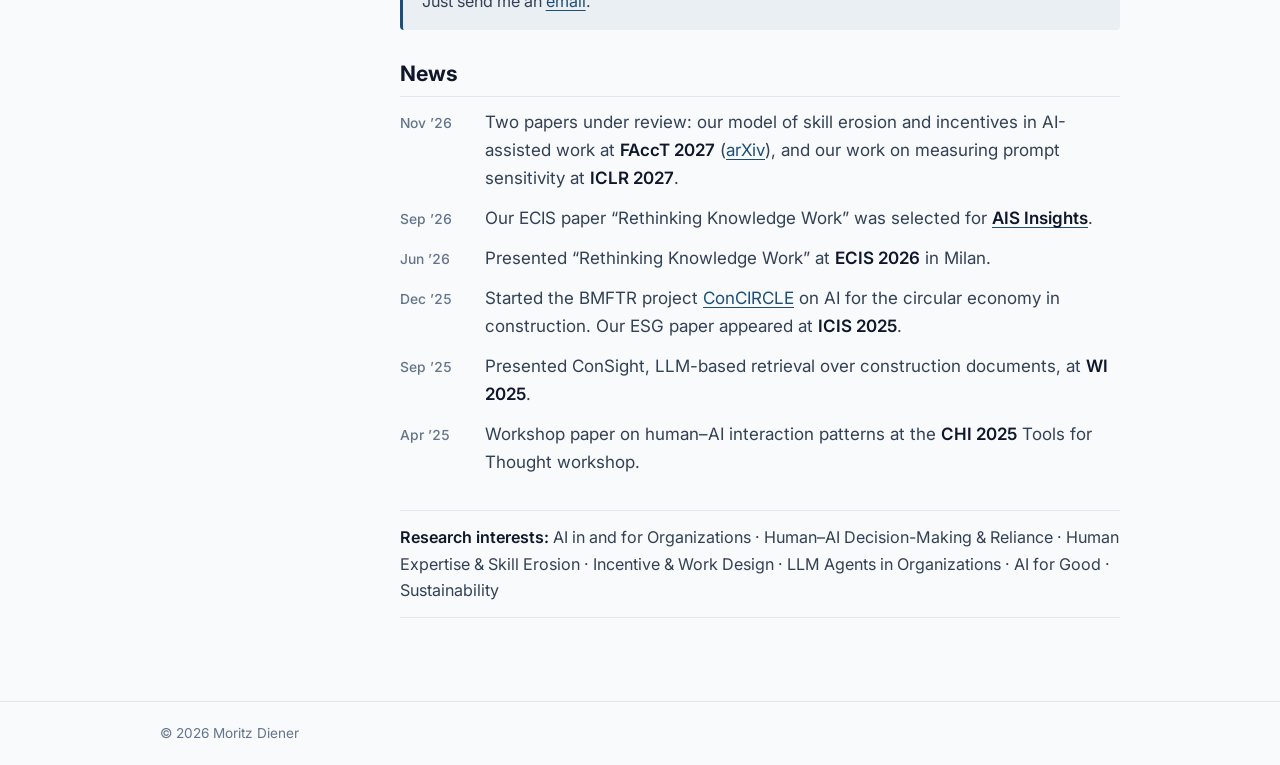
==== commit 120636c7: "Reframe research around people and LLM agents in organizations Co-Authored-By: Claude Opus 5.5 <nore" ====
--- a/index.html
+++ b/index.html
@@ -4,7 +4,7 @@
     <meta charset="UTF-8" />
     <meta name="viewport" content="width=device-width, initial-scale=1.0" />
     <title>Moritz Diener</title>
-    <meta name="description" content="Moritz Diener, PhD candidate at KIT, researches how organizations can use AI to become more productive while helping people develop and retain expertise." />
+    <meta name="description" content="Moritz Diener, PhD candidate at KIT, researches AI in organizations: how people keep and build expertise when working with AI, and what LLM agents need to work reliably inside organizations." />
     <link rel="preconnect" href="https://fonts.googleapis.com" />
     <link rel="preconnect" href="https://fonts.gstatic.com" crossorigin />
     <link rel="stylesheet" href="https://fonts.googleapis.com/css2?family=Inter:wght@400;500;600;700&amp;display=swap" />
@@ -45,14 +45,17 @@
           I’m a PhD candidate in Information Systems at the Karlsruhe Institute of
           Technology (KIT), advised by Gerhard Satzger in the
           <a href="https://dsi.win.kit.edu/">Digital Service Innovation</a> group. I
-          research <b>how organizations can use AI to become more productive while
-          helping people develop and retain their expertise</b>.
+          research <b>AI in and for organizations</b> from two sides: how
+          organizations can <b>use AI to become more productive while helping people
+          develop and retain their expertise</b>, and what it takes for <b>LLM agents
+          to work reliably inside organizations</b>.
         </p>
         <p>
           My work moves between theory and practice. I build <b>formal models</b> of
-          how skills grow and erode when people work with AI, <b>evaluate the
-          LLMs</b> people rely on, and <b>design and test LLM-based systems</b>
-          together with companies in construction and public procurement. Before my
+          how skills grow and erode when people work with AI, study how
+          organizations can <b>onboard LLM agents</b> with the right harnesses and
+          knowledge, and <b>design and test LLM-based systems</b> together with
+          companies in construction and public procurement. Before my
           PhD, I studied Industrial Engineering and Management (B.Sc.) and
           Information Systems (M.Sc.) at KIT and worked on machine learning and
           technology strategy at TRUUCO, Siemens and Netze BW.
@@ -79,19 +82,24 @@
           <p class="focus-meta">2026 preprint, under review at ACM FAccT 2027 · <a href="https://arxiv.org/abs/2611.06346">arXiv</a></p>
         </article>
 
-        <article class="focus" id="prompt-sensitivity">
-          <h3>Reliability of the LLMs people rely on</h3>
+        <article class="focus" id="agents">
+          <h3>LLM agents in organizations</h3>
           <p>
-            How much do LLM answers change when people rephrase the same question? We
-            test how prompt wording and specificity affect answer accuracy, and
-            propose a metric that separates the effect of wording from the variation
-            you get by running the same prompt repeatedly.
+            Deploying LLM agents in an organization takes more than a capable model.
+            I study how to design <b>agent harnesses</b>, the instructions, tools,
+            context and checks around a model, and how organizations can
+            <b>onboard agents</b> much like new employees. A related question is how
+            agents draw on <b>organizational knowledge</b>, and where this breaks
+            down. Underneath both lies <b>reliability</b>: how much do LLM answers
+            change when people rephrase the same question? We propose a metric that
+            separates the effect of wording from the variation you get by running the
+            same prompt repeatedly.
           </p>
-          <p class="focus-meta">Under review at ICLR 2027 · <a href="https://openreview.net/forum?id=Pu6WmLmVI6">OpenReview submission</a></p>
+          <p class="focus-meta">Prompt sensitivity under review at ICLR 2027 · <a href="https://openreview.net/forum?id=Pu6WmLmVI6">OpenReview submission</a> · agent harnesses and organizational knowledge: work in progress</p>
         </article>
 
         <article class="focus" id="systems">
-          <h3>LLM-based systems in organizations</h3>
+          <h3>LLM-based systems with industry partners</h3>
           <p>
             With a small business, we built an LLM-based system for public tender
             screening. Across 34 tender documents, initial screening took 59% less
@@ -106,8 +114,8 @@
 
         <div class="callout">
           <b>Interested in collaborating?</b> I’m always happy to talk about human
-          expertise in AI-assisted work, LLM evaluation, or LLM-based systems in
-          organizations. Just send me an
+          expertise in AI-assisted work, LLM agents in organizations, or building
+          LLM-based systems with industry partners. Just send me an
           <a href="mailto:moritz.diener@kit.edu">email</a>.
         </div>
 
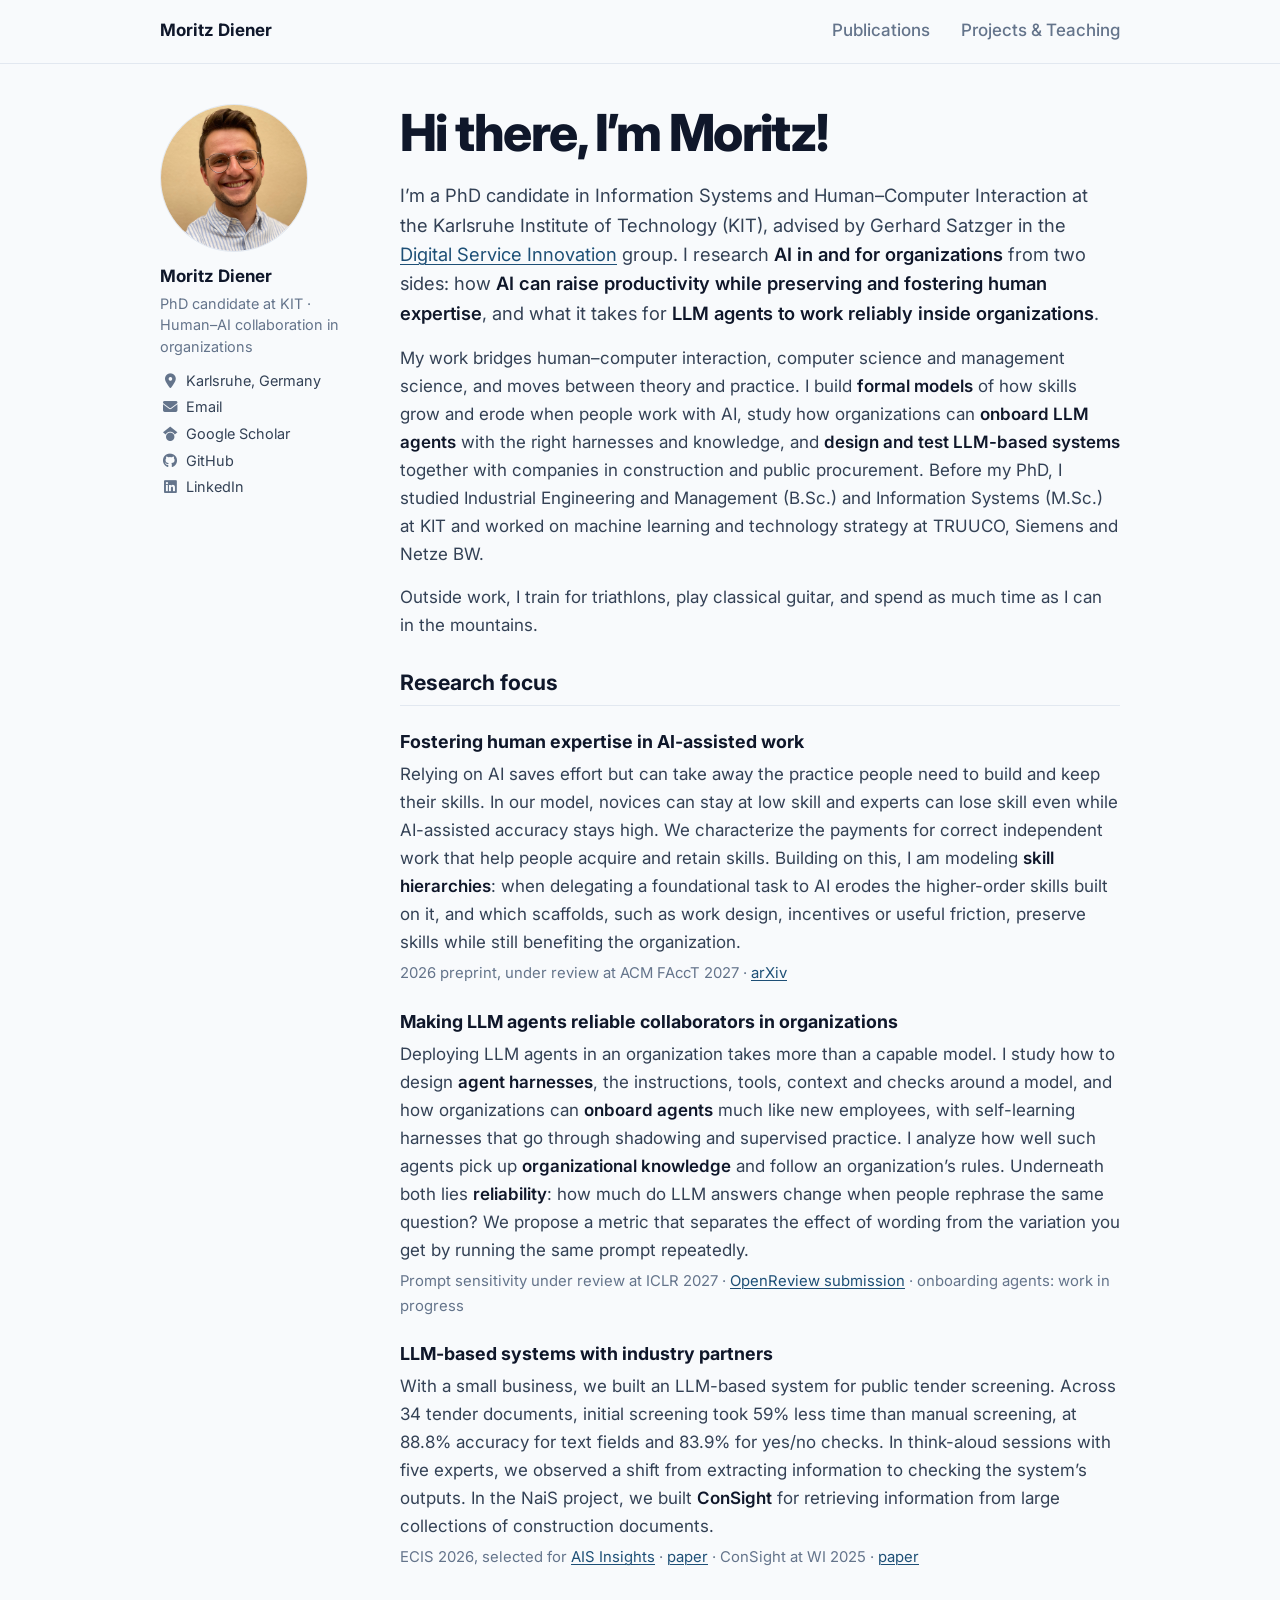
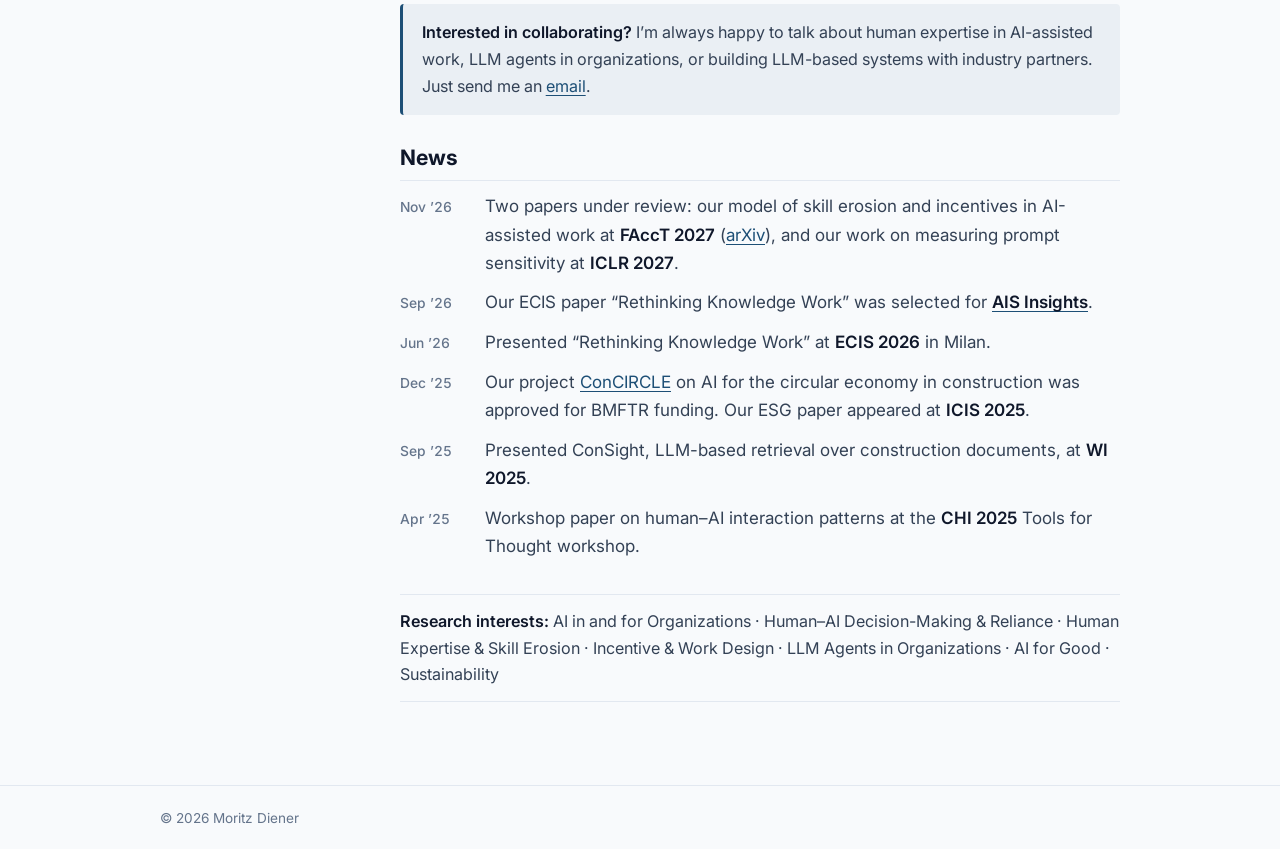
==== commit 96ae7e20: "Update site content from new CV - Title and tagline: PhD candidate in Information Systems and HCI;  " ====
--- a/index.html
+++ b/index.html
@@ -4,7 +4,7 @@
     <meta charset="UTF-8" />
     <meta name="viewport" content="width=device-width, initial-scale=1.0" />
     <title>Moritz Diener</title>
-    <meta name="description" content="Moritz Diener, PhD candidate at KIT, researches AI in organizations: how people keep and build expertise when working with AI, and what LLM agents need to work reliably inside organizations." />
+    <meta name="description" content="Moritz Diener, PhD candidate in Information Systems and Human–Computer Interaction at KIT, researches human–AI collaboration in organizations: how AI can raise productivity while preserving and fostering human expertise, and how LLM agents become reliable collaborators inside organizations." />
     <link rel="preconnect" href="https://fonts.googleapis.com" />
     <link rel="preconnect" href="https://fonts.gstatic.com" crossorigin />
     <link rel="stylesheet" href="https://fonts.googleapis.com/css2?family=Inter:wght@400;500;600;700&amp;display=swap" />
@@ -28,7 +28,7 @@
         </div>
         <div>
           <p class="author__name">Moritz Diener</p>
-          <p class="author__bio">PhD candidate at KIT · AI in organizations</p>
+          <p class="author__bio">PhD candidate at KIT · Human–AI collaboration in organizations</p>
         </div>
         <ul class="author__urls">
           <li class="wide-only"><i class="fa-solid fa-location-dot" aria-hidden="true"></i>Karlsruhe, Germany</li>
@@ -42,17 +42,18 @@
       <main class="page" id="main-content" tabindex="-1">
         <h1 class="hello">Hi there, I’m Moritz!</h1>
         <p class="intro">
-          I’m a PhD candidate in Information Systems at the Karlsruhe Institute of
-          Technology (KIT), advised by Gerhard Satzger in the
-          <a href="https://dsi.win.kit.edu/">Digital Service Innovation</a> group. I
-          research <b>AI in and for organizations</b> from two sides: how
-          organizations can <b>use AI to become more productive while helping people
-          develop and retain their expertise</b>, and what it takes for <b>LLM agents
-          to work reliably inside organizations</b>.
+          I’m a PhD candidate in Information Systems and Human–Computer Interaction
+          at the Karlsruhe Institute of Technology (KIT), advised by Gerhard Satzger
+          in the <a href="https://dsi.win.kit.edu/">Digital Service Innovation</a>
+          group. I research <b>AI in and for organizations</b> from two sides: how
+          <b>AI can raise productivity while preserving and fostering human
+          expertise</b>, and what it takes for <b>LLM agents to work reliably
+          inside organizations</b>.
         </p>
         <p>
-          My work moves between theory and practice. I build <b>formal models</b> of
-          how skills grow and erode when people work with AI, study how
+          My work bridges human–computer interaction, computer science and
+          management science, and moves between theory and practice. I build
+          <b>formal models</b> of how skills grow and erode when people work with AI, study how
           organizations can <b>onboard LLM agents</b> with the right harnesses and
           knowledge, and <b>design and test LLM-based systems</b> together with
           companies in construction and public procurement. Before my
@@ -68,7 +69,7 @@
         <h2>Research focus</h2>
 
         <article class="focus" id="skill-erosion">
-          <h3>Skill erosion and incentives in AI-assisted work</h3>
+          <h3>Fostering human expertise in AI-assisted work</h3>
           <p>
             Relying on AI saves effort but can take away the practice people need to
             build and keep their skills. In our model, novices can stay at low skill
@@ -76,26 +77,28 @@
             characterize the payments for correct independent work that help people
             acquire and retain skills. Building on this, I am modeling
             <b>skill hierarchies</b>: when delegating a foundational task to AI
-            erodes the higher-order skills built on it, and which task assignments or
-            incentives prevent this.
+            erodes the higher-order skills built on it, and which scaffolds, such as
+            work design, incentives or useful friction, preserve skills while still
+            benefiting the organization.
           </p>
           <p class="focus-meta">2026 preprint, under review at ACM FAccT 2027 · <a href="https://arxiv.org/abs/2611.06346">arXiv</a></p>
         </article>
 
         <article class="focus" id="agents">
-          <h3>LLM agents in organizations</h3>
+          <h3>Making LLM agents reliable collaborators in organizations</h3>
           <p>
             Deploying LLM agents in an organization takes more than a capable model.
             I study how to design <b>agent harnesses</b>, the instructions, tools,
             context and checks around a model, and how organizations can
-            <b>onboard agents</b> much like new employees. A related question is how
-            agents draw on <b>organizational knowledge</b>, and where this breaks
-            down. Underneath both lies <b>reliability</b>: how much do LLM answers
-            change when people rephrase the same question? We propose a metric that
+            <b>onboard agents</b> much like new employees, with self-learning
+            harnesses that go through shadowing and supervised practice. I analyze
+            how well such agents pick up <b>organizational knowledge</b> and follow an
+            organization’s rules. Underneath both lies <b>reliability</b>: how much
+            do LLM answers change when people rephrase the same question? We propose a metric that
             separates the effect of wording from the variation you get by running the
             same prompt repeatedly.
           </p>
-          <p class="focus-meta">Prompt sensitivity under review at ICLR 2027 · <a href="https://openreview.net/forum?id=Pu6WmLmVI6">OpenReview submission</a> · agent harnesses and organizational knowledge: work in progress</p>
+          <p class="focus-meta">Prompt sensitivity under review at ICLR 2027 · <a href="https://openreview.net/forum?id=Pu6WmLmVI6">OpenReview submission</a> · onboarding agents: work in progress</p>
         </article>
 
         <article class="focus" id="systems">
@@ -124,7 +127,7 @@
           <li><time class="date" datetime="2026-11">Nov ’26</time><span>Two papers under review: our model of skill erosion and incentives in AI-assisted work at <b>FAccT 2027</b> (<a href="https://arxiv.org/abs/2611.06346">arXiv</a>), and our work on measuring prompt sensitivity at <b>ICLR 2027</b>.</span></li>
           <li><time class="date" datetime="2026-09">Sep ’26</time><span>Our ECIS paper “Rethinking Knowledge Work” was selected for <a href="https://ais-insights.ai/insights/474"><b>AIS Insights</b></a>.</span></li>
           <li><time class="date" datetime="2026-06">Jun ’26</time><span>Presented “Rethinking Knowledge Work” at <b>ECIS 2026</b> in Milan.</span></li>
-          <li><time class="date" datetime="2025-12">Dec ’25</time><span>Started the BMFTR project <a href="/projects.html#concircle">ConCIRCLE</a> on AI for the circular economy in construction. Our ESG paper appeared at <b>ICIS 2025</b>.</span></li>
+          <li><time class="date" datetime="2025-12">Dec ’25</time><span>Our project <a href="/projects.html#concircle">ConCIRCLE</a> on AI for the circular economy in construction was approved for BMFTR funding. Our ESG paper appeared at <b>ICIS 2025</b>.</span></li>
           <li><time class="date" datetime="2025-09">Sep ’25</time><span>Presented ConSight, LLM-based retrieval over construction documents, at <b>WI 2025</b>.</span></li>
           <li><time class="date" datetime="2025-04">Apr ’25</time><span>Workshop paper on human–AI interaction patterns at the <b>CHI 2025</b> Tools for Thought workshop.</span></li>
         </ul>
